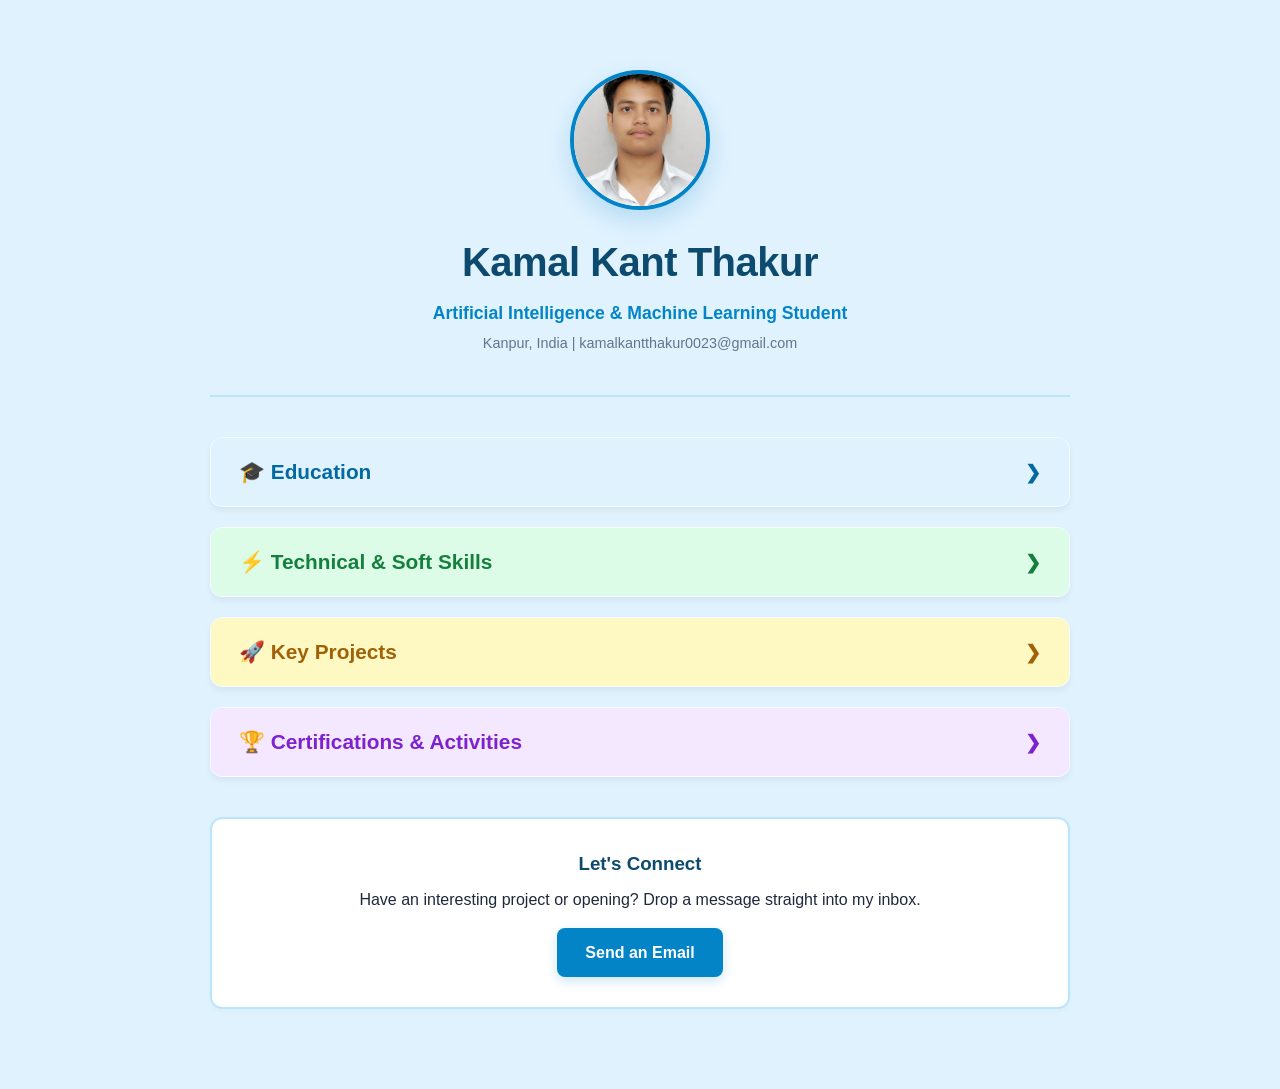
==== index.html @ bed7f8e5 "Add files via upload" ====
<!DOCTYPE html>
<html lang="en">
<head>
    <meta charset="UTF-8">
    <meta name="viewport" content="width=device-width, initial-scale=1.0">
    <title>Kamal Kant Thakur | Interactive Portfolio</title>
    <style>
        /* Base Themes and Reset */
        * {
            box-sizing: border-box;
            margin: 0;
            padding: 0;
        }
        body {
            font-family: 'Segoe UI', Roboto, Helvetica, Arial, sans-serif;
            background-color: #e0f2fe; /* Vibrant light blue background */
            color: #1e293b;
            line-height: 1.6;
            padding-bottom: 60px;
        }

        /* Container to keep content centered */
        .container {
            width: 90%;
            max-width: 900px;
            margin: 0 auto;
            padding: 20px;
        }

        /* Centered Header Section */
        header {
            text-align: center;
            padding: 50px 0 30px 0;
            border-bottom: 2px solid #bae6fd;
            display: flex;
            flex-direction: column;
            align-items: center; 
        }

        /* Profile Picture Styling */
        .profile-pic {
            width: 140px;
            height: 140px;
            border-radius: 50%;
            object-fit: cover;
            border: 4px solid #0284c7; /* Sky blue accent frame */
            box-shadow: 0 10px 25px rgba(2, 132, 199, 0.2);
            margin-bottom: 20px;
            transition: transform 0.3s ease;
        }
        .profile-pic:hover {
            transform: scale(1.05);
        }

        /* Text containment for name and title */
        .profile-info {
            text-align: center;
            margin-bottom: 10px;
        }
        .profile-title {
            font-size: 2.5rem;
            color: #0c4a6e; /* Deep ocean blue */
            font-weight: 800;
            margin-bottom: 5px;
            letter-spacing: -0.5px;
        }
        .profile-subtitle {
            font-size: 1.1rem;
            color: #0284c7;
            font-weight: 600;
            margin-bottom: 5px;
        }
        .profile-meta {
            font-size: 0.9rem;
            color: #64748b;
        }

        /* Main Content Layout */
        .main-content {
            margin-top: 40px;
        }

        /* Interactive Accordion Section/Thumbnail Styling */
        .resume-section {
            margin-bottom: 20px;
            border-radius: 12px;
            overflow: hidden;
            box-shadow: 0 4px 6px rgba(0, 0, 0, 0.05);
            border: 1px solid rgba(255, 255, 255, 0.7);
            transition: transform 0.2s ease, box-shadow 0.2s ease;
        }
        
        .resume-section:hover {
            transform: translateY(-2px);
            box-shadow: 0 8px 16px rgba(0, 0, 0, 0.08);
        }

        /* The clickable thumbnail header button */
        .thumbnail-btn {
            width: 100%;
            padding: 22px 28px;
            text-align: left;
            border: none;
            outline: none;
            font-size: 1.3rem;
            font-weight: 700;
            cursor: pointer;
            display: flex;
            justify-content: space-between;
            align-items: center;
            transition: background-color 0.3s ease;
        }

        /* Unique Color Coding for Each Section Thumbnail */
        #sec-edu .thumbnail-btn { background-color: #e0f2fe; color: #0369a1; } 
        #sec-skills .thumbnail-btn { background-color: #dcfce7; color: #15803d; } 
        #sec-projects .thumbnail-btn { background-color: #fef9c3; color: #a16207; } 
        #sec-cert-extra .thumbnail-btn { background-color: #f3e8ff; color: #7e22ce; } 

        .thumbnail-btn:hover {
            filter: brightness(0.97);
        }

        /* Interactive Chevron Icon Animation */
        .chevron {
            font-size: 1.2rem;
            transition: transform 0.3s ease;
            font-weight: bold;
        }
        .active .chevron {
            transform: rotate(90deg);
        }

        /* Content Panel - Fixed height issue with modern transitions */
        .panel {
            background-color: #ffffff;
            max-height: 0;
            overflow: hidden;
            transition: max-height 0.3s ease-out, padding 0.3s ease;
            padding: 0 28px;
        }

        .panel-inner {
            padding: 24px 0;
            color: #334155;
        }

        .panel-inner ul {
            margin-left: 20px;
            margin-bottom: 15px;
        }
        .panel-inner li {
            margin-bottom: 12px;
        }

        .edu-item, .project-item {
            margin-bottom: 25px;
            border-bottom: 1px dashed #e2e8f0;
            padding-bottom: 20px;
        }
        .edu-item:last-child, .project-item:last-child {
            border-bottom: none;
            padding-bottom: 0;
            margin-bottom: 0;
        }

        .item-header {
            display: flex;
            justify-content: space-between;
            font-weight: 700;
            color: #0f172a;
            flex-wrap: wrap;
            margin-bottom: 4px;
            align-items: center;
        }
        .item-sub {
            color: #64748b;
            font-size: 0.9rem;
            font-style: italic;
            margin-bottom: 12px;
        }

        /* Toggle Button Layout for Marks */
        .toggle-marks-btn {
            background-color: #f1f5f9;
            border: 1px solid #cbd5e1;
            color: #334155;
            padding: 5px 12px;
            font-size: 0.8rem;
            font-weight: 600;
            border-radius: 6px;
            cursor: pointer;
            margin-left: 10px;
            transition: all 0.2s ease;
            display: inline-flex;
            align-items: center;
            gap: 4px;
        }
        .toggle-marks-btn:hover {
            background-color: #e2e8f0;
            color: #0f172a;
        }

        /* Hidden Marks Container Layout */
        .marks-container {
            max-height: 0;
            overflow: hidden;
            transition: max-height 0.3s ease-out;
        }

        /* Marks Table Design */
        .marks-table {
            width: 100%;
            border-collapse: collapse;
            margin-top: 10px;
            margin-bottom: 10px;
            font-size: 0.9rem;
        }
        .marks-table th, .marks-table td {
            border: 1px solid #e2e8f0;
            padding: 8px 12px;
            text-align: left;
        }
        .marks-table th {
            background-color: #f8fafc;
            color: #0f172a;
            font-weight: 600;
        }

        /* Badge pills for skills layout */
        .skill-group {
            margin-bottom: 15px;
        }
        .skill-group h4 {
            color: #0f172a;
            margin-bottom: 8px;
            font-size: 1.05rem;
        }
        .badge {
            display: inline-block;
            background-color: #f1f5f9;
            color: #475569;
            padding: 4px 12px;
            border-radius: 20px;
            font-size: 0.85rem;
            margin-right: 6px;
            margin-bottom: 8px;
            border: 1px solid #e2e8f0;
            font-weight: 500;
        }

        /* Inline View Certificate Button Styling */
        .inline-view-btn {
            background-color: #f3e8ff;
            border: 1px solid #d8b4fe;
            color: #6b21a8;
            padding: 3px 10px;
            font-size: 0.8rem;
            font-weight: 600;
            border-radius: 4px;
            cursor: pointer;
            margin-left: 8px;
            transition: all 0.2s ease;
        }
        .inline-view-btn:hover {
            background-color: #e9d5ff;
        }

        /* Pop-up Modal Window Setup */
        .modal {
            display: none; 
            position: fixed; 
            z-index: 1000; 
            left: 0;
            top: 0;
            width: 100%; 
            height: 100%; 
            overflow: auto; 
            background-color: rgba(15, 23, 42, 0.6);
            backdrop-filter: blur(4px);
            align-items: center;
            justify-content: center;
        }
        .modal-content {
            background-color: #ffffff;
            margin: auto;
            padding: 30px;
            border-radius: 16px;
            width: 90%;
            max-width: 550px;
            box-shadow: 0 20px 25px -5px rgba(0, 0, 0, 0.1), 0 10px 10px -5px rgba(0, 0, 0, 0.04);
            position: relative;
            border: 1px solid #e2e8f0;
            animation: modalFadeIn 0.3s ease;
        }
        @keyframes modalFadeIn {
            from { opacity: 0; transform: translateY(-20px); }
            to { opacity: 1; transform: translateY(0); }
        }
        .close-modal {
            color: #94a3b8;
            position: absolute;
            top: 15px;
            right: 20px;
            font-size: 28px;
            font-weight: bold;
            cursor: pointer;
            transition: color 0.2s;
        }
        .close-modal:hover {
            color: #475569;
        }
        .cert-display-box {
            border: 2px dashed #d8b4fe;
            background-color: #faf5ff;
            padding: 25px;
            border-radius: 8px;
            text-align: center;
            margin-top: 15px;
        }

        /* Contact Section */
        .contact-box {
            background: white;
            border: 2px solid #bae6fd;
            border-radius: 12px;
            padding: 30px;
            text-align: center;
            margin-top: 40px;
            box-shadow: 0 4px 6px rgba(0, 0, 0, 0.02);
        }
        .contact-btn {
            display: inline-block;
            background-color: #0284c7;
            color: white;
            text-decoration: none;
            padding: 12px 28px;
            border-radius: 8px;
            font-weight: 600;
            margin-top: 15px;
            box-shadow: 0 4px 12px rgba(2, 132, 199, 0.2);
            transition: background-color 0.2s, transform 0.2s;
        }
        .contact-btn:hover {
            background-color: #0369a1;
            transform: translateY(-1px);
        }
    </style>
</head>
<body>

    <div class="container">
        <header>
            <img src="passport pic.jpg" alt="Kamal Kant Thakur Profile Picture" class="profile-pic">
            
            <div class="profile-info">
                <h1 class="profile-title">Kamal Kant Thakur</h1>
                <p class="profile-subtitle">Artificial Intelligence & Machine Learning Student</p>
                <p class="profile-meta">Kanpur, India | kamalkantthakur0023@gmail.com</p>
            </div>
        </header>

        <main class="main-content">
            
            <div class="resume-section" id="sec-edu">
                <button class="thumbnail-btn">
                    <span>🎓 Education</span>
                    <span class="chevron">❯</span>
                </button>
                <div class="panel">
                    <div class="panel-inner">
                        <div class="edu-item">
                            <div class="item-header">
                                <span>B.Tech in CSE (AIML)</span>
                                <span>2023 - Present</span>
                            </div>
                            <div class="item-sub">Dr. Ambedkar Institute of Technology for Divyangjan, Kanpur</div>
                        </div>

                        <div class="edu-item">
                            <div class="item-header">
                                <div>
                                    <span>Intermediate (Class XII) — 66.4%</span>
                                    <button class="toggle-marks-btn" onclick="toggleMarks(event, 'marks12')">📊 Show Marks</button>
                                </div>
                                <span>2022 - 2023</span>
                            </div>
                            <div class="item-sub">Lucknow Public School, Lucknow</div>
                            
                            <div id="marks12" class="marks-container">
                                <table class="marks-table">
                                   <thead>
                                       <tr>
                                           <th>Subject</th>
                                           <th>Marks Obtained</th>
                                           <th>Grade</th>
                                       </tr>
                                   </thead>
                                   <tbody>
                                       <tr><td>English Core</td><td>89 / 100</td><td>A2</td></tr>
                                       <tr><td>Computer Science</td><td>82 / 100</td><td>B2</td></tr>
                                       <tr><td>Physics</td><td>59 / 100</td><td>C2</td></tr>
                                       <tr><td>Mathematics</td><td>51 / 100</td><td>D1</td></tr>
                                       <tr><td>Chemistry</td><td>51 / 100</td><td>D2</td></tr>
                                   </tbody>
                                </table>
                            </div>
                        </div>

                        <div class="edu-item">
                            <div class="item-header">
                                <div>
                                    <span>High School (Class X) — 94.8%</span>
                                    <button class="toggle-marks-btn" onclick="toggleMarks(event, 'marks10')">📊 Show Marks</button>
                                </div>
                                <span>2020 - 2021</span>
                            </div>
                            <div class="item-sub">Lucknow Public School, Lucknow</div>
                            
                            <div id="marks10" class="marks-container">
                                <table class="marks-table">
                                   <thead>
                                       <tr>
                                           <th>Subject</th>
                                           <th>Marks Obtained</th>
                                           <th>Grade</th>
                                       </tr>
                                   </thead>
                                   <tbody>
                                       <tr><td>Information Technology</td><td>97 / 100</td><td>A1</td></tr>
                                       <tr><td>Hindi Course-A</td><td>95 / 100</td><td>A1</td></tr>
                                       <tr><td>Mathematics Standard</td><td>95 / 100</td><td>A1</td></tr>
                                       <tr><td>Social Science</td><td>95 / 100</td><td>A1</td></tr>
                                       <tr><td>Science</td><td>92 / 100</td><td>A1</td></tr>
                                       <tr><td>English Lng & Lit.</td><td>85 / 100</td><td>B1</td></tr>
                                   </tbody>
                                </table>
                            </div>
                        </div>
                    </div>
                </div>
            </div>

            <div class="resume-section" id="sec-skills">
                <button class="thumbnail-btn">
                    <span>⚡ Technical & Soft Skills</span>
                    <span class="chevron">❯</span>
                </button>
                <div class="panel">
                    <div class="panel-inner">
                        <div class="skill-group">
                            <h4>Core Skills</h4>
                            <span class="badge">RDBMS</span>
                            <span class="badge">Project Management</span>
                        </div>
                        <div class="skill-group">
                            <h4>Domain Skills</h4>
                            <span class="badge">Software Engineering</span>
                            <span class="badge">Data Structuring</span>
                        </div>
                        <div class="skill-group">
                            <h4>Tools & Technology</h4>
                            <span class="badge">Python</span>
                            <span class="badge">SQL</span>
                            <span class="badge">C</span>
                        </div>
                        <div class="skill-group">
                            <h4>Soft Skills</h4>
                            <span class="badge">Leadership</span>
                            <span class="badge">Discipline</span>
                            <span class="badge">Time Management</span>
                            <span class="badge">Adaptability</span>
                            <span class="badge">Team Work</span>
                            <span class="badge">Problem Solving</span>
                        </div>
                    </div>
                </div>
            </div>

            <div class="resume-section" id="sec-projects">
                <button class="thumbnail-btn">
                    <span>🚀 Key Projects</span>
                    <span class="chevron">❯</span>
                </button>
                <div class="panel">
                    <div class="panel-inner">
                        <div class="project-item">
                            <div class="item-header">Bank Management System</div>
                            <div class="item-sub">Python, MySQL & MySQL Connector</div>
                            <p>Developed a secure client and transaction management architecture utilizing relational databases mapped directly over optimized backend connectors.</p>
                        </div>
                        <div class="project-item">
                            <div class="item-header">Cryptography System</div>
                            <div class="item-sub">Data Privacy & Encryption Tool</div>
                            <p>Engineered an encoding engine specialized in programmatic data protection operations through algorithmic mathematical encryption configurations.</p>
                        </div>
                        <div class="project-item">
                            <div class="item-header">Intra-College Engagement Network</div>
                            <div class="item-sub">Social Platform Concept</div>
                            <p>Designed structural flows for a dynamic web workspace allowing synchronous interaction patterns spanning standard learners, instructional faculty, and university alumni networks.</p>
                        </div>
                    </div>
                </div>
            </div>

            <div class="resume-section" id="sec-cert-extra">
                <button class="thumbnail-btn">
                    <span>🏆 Certifications & Activities</span>
                    <span class="chevron">❯</span>
                </button>
                <div class="panel">
                    <div class="panel-inner">
                        <h4 style="margin-bottom: 8px; color:#0f172a;">Courses & Verified Credentials</h4>
                        <ul>
                            <li>Introduction to Generative AI — Harvard University</li>
                            <li>Introduction to Generative AI — Google Cloud</li>
                            <li>AI Hands-on Development Deployment Specialization — Qualcomm Technologies</li>
                            <li>
                                Certification of completion of Project Management course from Alison 
                                <button class="inline-view-btn" onclick="openCertModal('alison')">🔍 View Certificate</button>
                            </li>
                            <li>
                                Certification of completion of Project Management Assessment from Learn Tube 
                                <button class="inline-view-btn" onclick="openCertModal('learntube')">🔍 View Certificate</button>
                            </li>
                        </ul>

                        <h4 style="margin-top: 25px; margin-bottom: 8px; color:#0f172a;">Extracurricular Activities & Leadership</h4>
                        <ul>
                            <li><strong>Fest Management Executive:</strong> Actively coordinated physical logistical structures, commercial sponsorship acquisitions, and comprehensive on-site discipline protocols across 1st, 2nd, and 3rd-year university fests.</li>
                            <li><strong>Institutional Delegate:</strong> Formally represented the engineering division at corporate functions Hosted by The Institute of Engineers (India).</li>
                            <li><strong>National Esports Competitor:</strong> Competed across complex strategic tiers at regional frameworks, securing multiple individual and co-op tactical multi-player structural titles.</li>
                        </ul>
                    </div>
                </div>
            </div>

            <div class="contact-box">
                <h3 style="color:#0c4a6e; margin-bottom:8px;">Let's Connect</h3>
                <p>Have an interesting project or opening? Drop a message straight into my inbox.</p>
                <a href="mailto:kamalkantthakur0023@gmail.com" class="contact-btn">Send an Email</a>
            </div>
        </main>
    </div>

    <div id="certModal" class="modal">
        <div class="modal-content">
            <span class="close-modal" onclick="closeCertModal()">&times;</span>
            <h3 id="modalTitle" style="color: #6b21a8; margin-bottom: 5px;">Certificate Document Viewer</h3>
            <div class="cert-display-box" id="modalBody">
                </div>
        </div>
    </div>

    <script>
        // Main Click Router handling section drawers safely
        document.querySelectorAll('.thumbnail-btn').forEach(button => {
            button.addEventListener('click', (e) => {
                // Ignore structural expansions if click targets an inline button element
                if (e.target.closest('.toggle-marks-btn') || e.target.closest('.inline-view-btn')) return;
                
                const panel = button.nextElementSibling;
                const chevron = button.querySelector('.chevron');
                
                // Toggle current button's visibility status
                button.classList.toggle('active');
                
                if (panel.style.maxHeight && panel.style.maxHeight !== '0px') {
                    panel.style.maxHeight = '0px';
                } else {
                    // Close other sections first
                    document.querySelectorAll('.panel').forEach(p => p.style.maxHeight = '0px');
                    document.querySelectorAll('.thumbnail-btn').forEach(b => b.classList.remove('active'));
                    
                    button.classList.add('active');
                    panel.style.maxHeight = panel.scrollHeight + "px";
                }
            });
        });

        // Fixed Nesting expansion calculations for the Show Marks rows
        function toggleMarks(event, id) {
            event.stopPropagation(); // Prevents click from traveling out and triggering section close
            
            const container = document.getElementById(id);
            const btn = event.target;
            const parentPanel = container.closest('.panel');
            
            if (container.style.maxHeight && container.style.maxHeight !== '0px') {
                container.style.maxHeight = '0px';
                btn.innerText = '📊 Show Marks';
                
                // Readjust container dimensions after layout animation ends
                setTimeout(() => {
                    if (parentPanel && parentPanel.style.maxHeight !== '0px') {
                        parentPanel.style.maxHeight = parentPanel.scrollHeight + "px";
                    }
                }, 300);
            } else {
                container.style.maxHeight = container.scrollHeight + "px";
                btn.innerText = '🙈 Hide Marks';
                
                // Instantly dynamically expand parent wrapper to fit the incoming table block
                if (parentPanel) {
                    parentPanel.style.maxHeight = (parentPanel.scrollHeight + container.scrollHeight) + "px";
                }
            }
        }

        // On-page modal rendering scripts mapping raw credential records safely
        function openCertModal(type) {
            const modal = document.getElementById('certModal');
            const title = document.getElementById('modalTitle');
            const body = document.getElementById('modalBody');
            
            if (type === 'alison') {
                title.innerText = "Alison Verification Hub";
                body.innerHTML = `
                    <h2 style="color: #1e293b; margin-bottom:10px;">🏆 AWARD CERTIFICATE</h2>
                    <p style="font-size:1.1rem; margin-bottom:15px;">Presented to: <strong>KAMAL KANT THAKUR</strong></p>
                    <p style="margin-bottom:8px;">For successfully validating comprehensive technical skills inside:</p>
                    <h3 style="color: #22c55e; margin-bottom:15px;">Project Management Professional Course</h3>
                    <p style="font-size:0.85rem; color:#64748b;">Date Verified: 27th April, 2024<br>Credential Identifier: 980-20084437</p>
                `;
            } else if (type === 'learntube') {
                title.innerText = "LearnTube.ai Assessment Registry";
                body.innerHTML = `
                    <h2 style="color: #1e293b; margin-bottom:10px;">🎖️ P.E.A.K.S. PLACEMENT CERTIFICATE</h2>
                    <p style="font-size:1.1rem; margin-bottom:15px;">Presented to: <strong>KAMAL KANT THAKUR</strong></p>
                    <p style="margin-bottom:8px;">For structural competency excellence tracking across:</p>
                    <h3 style="color: #3b82f6; margin-bottom:15px;">Real Job Scenario Project Management Assessment</h3>
                    <p style="font-size:0.85rem; color:#64748b;">Issue Date: June 14, 2026<br>Evaluation Registry ID: DJA-B-1-2635535-0</p>
                `;
            }
            
            modal.style.display = "flex";
        }

        function closeCertModal() {
            document.getElementById('certModal').style.display = "none";
        }

        window.onclick = function(event) {
            const modal = document.getElementById('certModal');
            if (event.target == modal) {
                modal.style.display = "none";
            }
        }
    </script>
</body>
</html>
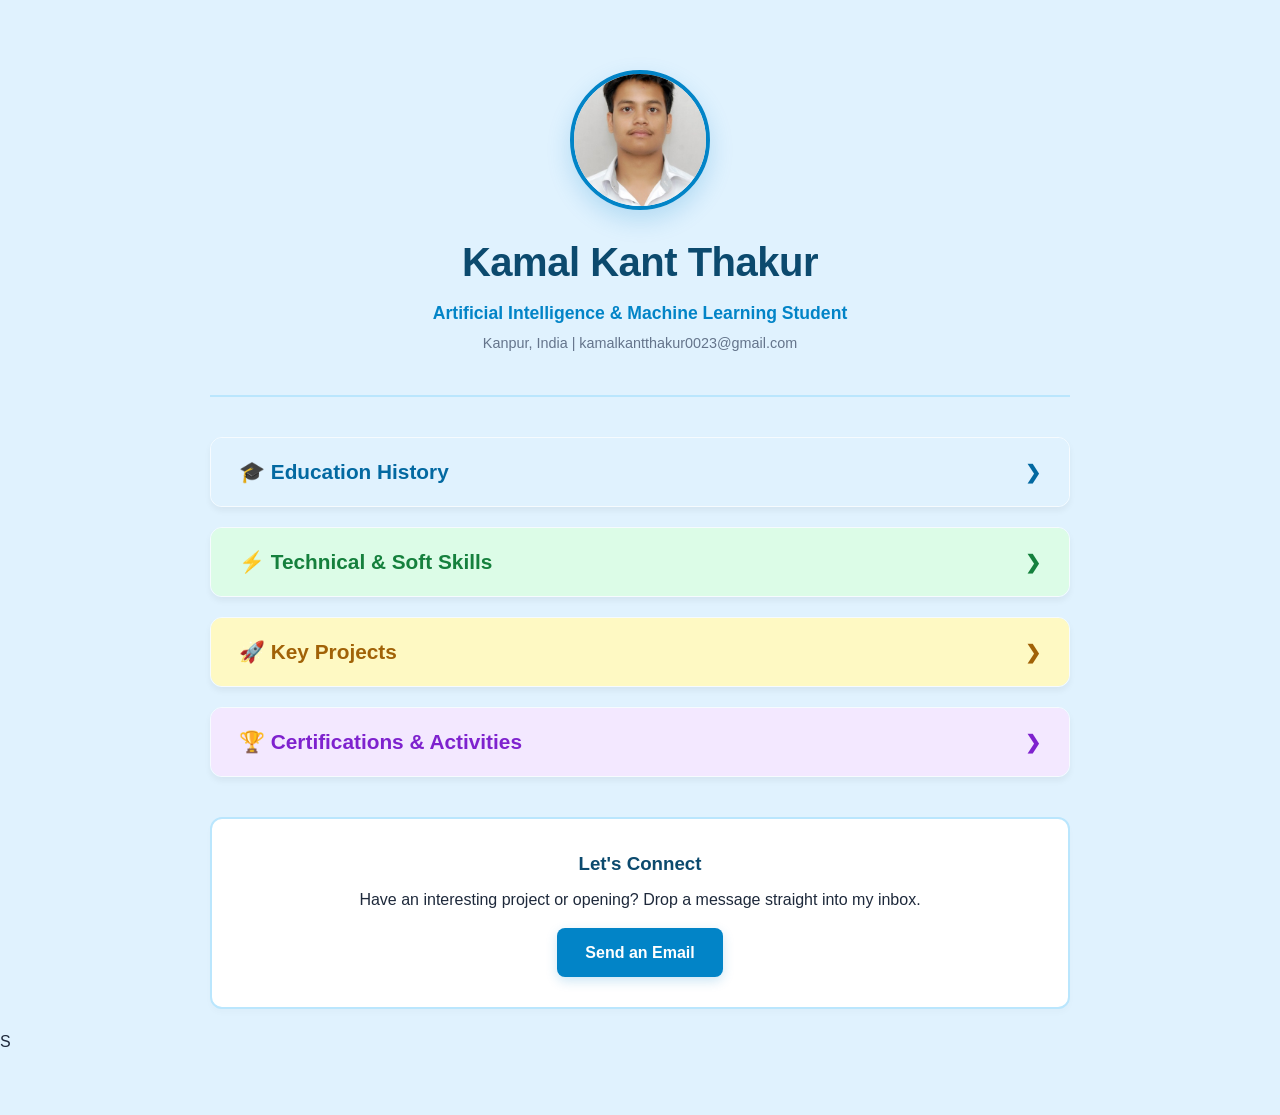
==== commit 8152a9eb: "Add files via upload" ====
--- a/index.html
+++ b/index.html
@@ -131,7 +131,7 @@
             transform: rotate(90deg);
         }
 
-        /* Content Panel - Fixed height issue with modern transitions */
+        /* Content Panel */
         .panel {
             background-color: #ffffff;
             max-height: 0;
@@ -145,12 +145,93 @@
             color: #334155;
         }
 
-        .panel-inner ul {
-            margin-left: 20px;
+        /* Sub-Navigation Blocks for Schooling and Graduation */
+        .edu-nav-container {
+            display: flex;
+            gap: 15px;
+            margin-bottom: 25px;
+            border-bottom: 2px solid #e2e8f0;
+            padding-bottom: 12px;
+        }
+        .edu-nav-tab {
+            flex: 1;
+            padding: 12px;
+            text-align: center;
+            background-color: #f8fafc;
+            border: 1px solid #cbd5e1;
+            border-radius: 8px;
+            font-weight: 700;
+            color: #475569;
+            cursor: pointer;
+            transition: all 0.2s ease;
+        }
+        .edu-nav-tab:hover {
+            background-color: #f1f5f9;
+            color: #0f172a;
+        }
+        .edu-nav-tab.active-tab {
+            background-color: #0284c7;
+            color: #ffffff;
+            border-color: #0284c7;
+            box-shadow: 0 4px 12px rgba(2, 132, 199, 0.15);
+        }
+
+        /* Tab Content Dynamic Containers */
+        .edu-tab-content {
+            display: none;
+            animation: fadeInTab 0.4s ease;
+        }
+        .edu-tab-content.active-content {
+            display: block;
+        }
+        @keyframes fadeInTab {
+            from { opacity: 0; transform: translateY(5px); }
+            to { opacity: 1; transform: translateY(0); }
+        }
+
+        /* Clickable Institution Names */
+        .clickable-name {
+            color: #0284c7;
+            cursor: pointer;
+            text-decoration: underline dotted;
+            transition: color 0.2s ease;
+        }
+        .clickable-name:hover {
+            color: #0369a1;
+        }
+
+        /* Interactive Institution Info Card Overlay */
+        .institution-card {
+            display: none;
+            background-color: #f8fafc;
+            border: 1px solid #bae6fd;
+            border-radius: 8px;
+            padding: 15px;
+            margin-top: 10px;
             margin-bottom: 15px;
-        }
-        .panel-inner li {
-            margin-bottom: 12px;
+            animation: fadeInTab 0.3s ease;
+        }
+        .institution-flex {
+            display: flex;
+            gap: 15px;
+            flex-wrap: wrap;
+        }
+        .institution-img {
+            width: 130px;
+            height: 130px;
+            object-fit: cover;
+            border-radius: 6px;
+            border: 1px solid #cbd5e1;
+            background-color: #e2e8f0;
+        }
+        .institution-info {
+            flex: 1;
+            min-width: 200px;
+            font-size: 0.9rem;
+        }
+        .institution-info h4 {
+            color: #0c4a6e;
+            margin-bottom: 4px;
         }
 
         .edu-item, .project-item {
@@ -185,12 +266,11 @@
             background-color: #f1f5f9;
             border: 1px solid #cbd5e1;
             color: #334155;
-            padding: 5px 12px;
+            padding: 6px 14px;
             font-size: 0.8rem;
             font-weight: 600;
             border-radius: 6px;
             cursor: pointer;
-            margin-left: 10px;
             transition: all 0.2s ease;
             display: inline-flex;
             align-items: center;
@@ -212,7 +292,7 @@
         .marks-table {
             width: 100%;
             border-collapse: collapse;
-            margin-top: 10px;
+            margin-top: 12px;
             margin-bottom: 10px;
             font-size: 0.9rem;
         }
@@ -364,79 +444,128 @@
             
             <div class="resume-section" id="sec-edu">
                 <button class="thumbnail-btn">
-                    <span>🎓 Education</span>
+                    <span>🎓 Education History</span>
                     <span class="chevron">❯</span>
                 </button>
                 <div class="panel">
                     <div class="panel-inner">
-                        <div class="edu-item">
-                            <div class="item-header">
-                                <span>B.Tech in CSE (AIML)</span>
-                                <span>2023 - Present</span>
+                        
+                        <div class="edu-nav-container">
+                            <div class="edu-nav-tab active-tab" onclick="switchEduTab(event, 'graduation-content')">🎓 Graduation Details</div>
+                            <div class="edu-nav-tab" onclick="switchEduTab(event, 'schooling-content')">🏫 Schooling Timeline</div>
+                        </div>
+
+                        <div id="graduation-content" class="edu-tab-content active-content">
+                            <div class="edu-item">
+                                <div class="item-header">
+                                    <span class="clickable-name" onclick="toggleInstitutionCard('card-aitd')">Dr. Ambedkar Institute of Technology for Divyangjan (AITD)</span>
+                                    <span>2023 - 2027</span>
+                                </div>
+                                <div class="item-sub">B.Tech in Computer Science & Engineering (AIML) | Kanpur</div>
+                                
+                                <div id="card-aitd" class="institution-card">
+                                    <div class="institution-flex">
+                                        <img src="aitd.jpg" alt="AITD Kanpur Campus Front Gate" class="institution-img" onerror="this.src='https://images.unsplash.com/photo-1562774053-701939374585?w=400&q=80'">
+                                        <div class="institution-info">
+                                            <h4>Dr. Ambedkar Institute of Technology for Divyangjan</h4>
+                                            <p>Established in 1997 by the Department of Technical Education, Government of Uttar Pradesh, AITD is an autonomous premier institution located at Awadhpuri, Kalyanpur, Kanpur. The institute provides highly specialized research laboratories, focusing on computing tracks, machine learning clusters, and modern software engineering models.</p>
+                                        </div>
+                                    </div>
+                                </div>
+
+                                <div class="item-header" style="margin-top: 15px;">
+                                    <span class="clickable-name" onclick="toggleInstitutionCard('card-aktu')">Dr. A.P.J. Abdul Kalam Technical University (AKTU)</span>
+                                    <span>Affiliated</span>
+                                </div>
+                                <div class="item-sub">State Technical University | Lucknow</div>
+
+                                <div id="card-aktu" class="institution-card">
+                                    <div class="institution-flex">
+                                        <img src="aktu.jpg" alt="AKTU Lucknow Campus Administration Block" class="institution-img" onerror="this.src='https://images.unsplash.com/photo-1627556704290-2b1f5853ff78?w=400&q=80'">
+                                        <div class="institution-info">
+                                            <h4>Dr. A.P.J. Abdul Kalam Technical University</h4>
+                                            <p>Formerly known as Uttar Pradesh Technical University (UPTU), AKTU is a premier public university specializing in technical education, headquartered at Sec-11, Jankipuram Extension, Lucknow. It regulates standardized syllabi guidelines, technological frameworks, and comprehensive engineering curriculum tracking structures.</p>
+                                        </div>
+                                    </div>
+                                </div>
                             </div>
-                            <div class="item-sub">Dr. Ambedkar Institute of Technology for Divyangjan, Kanpur</div>
-                        </div>
-
-                        <div class="edu-item">
-                            <div class="item-header">
-                                <div>
-                                    <span>Intermediate (Class XII) — 66.4%</span>
-                                    <button class="toggle-marks-btn" onclick="toggleMarks(event, 'marks12')">📊 Show Marks</button>
-                                </div>
-                                <span>2022 - 2023</span>
+                        </div>
+
+                        <div id="schooling-content" class="edu-tab-content">
+                            <div class="edu-item">
+                                <div class="item-header">
+                                    <span class="clickable-name" onclick="toggleInstitutionCard('card-lps')">Lucknow Public School (LPS)</span>
+                                    <span>2017 - 2023</span>
+                                </div>
+                                <div class="item-sub">Class VII to Class XII | Sector D, Lucknow</div>
+                                
+                                <div id="card-lps" class="institution-card">
+                                    <div class="institution-flex">
+                                        <img src="lps.jpg" alt="Lucknow Public School Ashiyana Campus" class="institution-img" onerror="this.src='https://images.unsplash.com/photo-1523050854058-8df90110c9f1?w=400&q=80'">
+                                        <div class="institution-info">
+                                            <h4>Lucknow Public School</h4>
+                                            <p>Founded by prominent educator Dr. C.P. Singh, the Sector D, Ashiyana branch in Lucknow is a flagship school renowned for academic excellence under CBSE certification. Features vast educational layouts, state-of-the-art computer labs, and consistently produces stellar top-tier regional board performance metrics.</p>
+                                        </div>
+                                    </div>
+                                </div>
+
+                                <div style="margin: 15px 0; background: #f8fafc; padding: 12px; border-radius: 6px; border: 1px dashed #cbd5e1;">
+                                    <div style="margin-bottom: 8px;"><strong>Intermediate (Class XII):</strong> 66.4%</div>
+                                    <div style="margin-bottom: 8px;"><strong>High School (Class X):</strong> 94.8%</div>
+                                </div>
+
+                                <div style="margin-top: 12px; display: flex; gap: 12px; flex-wrap: wrap;">
+                                    <button class="toggle-marks-btn" onclick="toggleMarks(event, 'marks12')">📊 Show Class XII Marks</button>
+                                    <button class="toggle-marks-btn" onclick="toggleMarks(event, 'marks10')">📊 Show Class X Marks</button>
+                                </div>
+
+                                <div id="marks12" class="marks-container">
+                                    <table class="marks-table">
+                                       <thead><tr><th>Subject</th><th>Marks Obtained</th><th>Grade</th></tr></thead>
+                                       <tbody>
+                                           <tr><td>English Core</td><td>89 / 100</td><td>A2</td></tr>
+                                           <tr><td>Computer Science</td><td>82 / 100</td><td>B2</td></tr>
+                                           <tr><td>Physics</td><td>59 / 100</td><td>C2</td></tr>
+                                           <tr><td>Mathematics</td><td>51 / 100</td><td>D1</td></tr>
+                                           <tr><td>Chemistry</td><td>51 / 100</td><td>D2</td></tr>
+                                       </tbody>
+                                    </table>
+                                </div>
+
+                                <div id="marks10" class="marks-container">
+                                    <table class="marks-table">
+                                       <thead><tr><th>Subject</th><th>Marks Obtained</th><th>Grade</th></tr></thead>
+                                       <tbody>
+                                           <tr><td>Information Technology</td><td>97 / 100</td><td>A1</td></tr>
+                                           <tr><td>Hindi Course-A</td><td>95 / 100</td><td>A1</td></tr>
+                                           <tr><td>Mathematics Standard</td><td>95 / 100</td><td>A1</td></tr>
+                                           <tr><td>Social Science</td><td>95 / 100</td><td>A1</td></tr>
+                                           <tr><td>Science</td><td>92 / 100</td><td>A1</td></tr>
+                                           <tr><td>English Lng & Lit.</td><td>85 / 100</td><td>B1</td></tr>
+                                       </tbody>
+                                    </table>
+                                </div>
                             </div>
-                            <div class="item-sub">Lucknow Public School, Lucknow</div>
-                            
-                            <div id="marks12" class="marks-container">
-                                <table class="marks-table">
-                                   <thead>
-                                       <tr>
-                                           <th>Subject</th>
-                                           <th>Marks Obtained</th>
-                                           <th>Grade</th>
-                                       </tr>
-                                   </thead>
-                                   <tbody>
-                                       <tr><td>English Core</td><td>89 / 100</td><td>A2</td></tr>
-                                       <tr><td>Computer Science</td><td>82 / 100</td><td>B2</td></tr>
-                                       <tr><td>Physics</td><td>59 / 100</td><td>C2</td></tr>
-                                       <tr><td>Mathematics</td><td>51 / 100</td><td>D1</td></tr>
-                                       <tr><td>Chemistry</td><td>51 / 100</td><td>D2</td></tr>
-                                   </tbody>
-                                </table>
+
+                            <div class="edu-item">
+                                <div class="item-header">
+                                    <span class="clickable-name" onclick="toggleInstitutionCard('card-meera')">St. Meera's Inter College</span>
+                                    <span>2009 - 2017</span>
+                                </div>
+                                <div class="item-sub">Class Nursery to Class VI | Hind Nagar, Lucknow</div>
+                                
+                                <div id="card-meera" class="institution-card">
+                                    <div class="institution-flex">
+                                        <img src="stmeera.jpg" alt="St. Meera's Inter College Campus" class="institution-img" onerror="this.src='https://images.unsplash.com/photo-1503676260728-1c00da094a0b?w=400&q=80'">
+                                        <div class="institution-info">
+                                            <h4>St. Meera's Inter College</h4>
+                                            <p>A well-known educational pillar situated at Hind Nagar, Lucknow. It establishes primary scholastic logic foundations, focusing on early mathematical building-blocks, writing tracking disciplines, and language capabilities.</p>
+                                        </div>
+                                    </div>
+                                </div>
                             </div>
                         </div>
 
-                        <div class="edu-item">
-                            <div class="item-header">
-                                <div>
-                                    <span>High School (Class X) — 94.8%</span>
-                                    <button class="toggle-marks-btn" onclick="toggleMarks(event, 'marks10')">📊 Show Marks</button>
-                                </div>
-                                <span>2020 - 2021</span>
-                            </div>
-                            <div class="item-sub">Lucknow Public School, Lucknow</div>
-                            
-                            <div id="marks10" class="marks-container">
-                                <table class="marks-table">
-                                   <thead>
-                                       <tr>
-                                           <th>Subject</th>
-                                           <th>Marks Obtained</th>
-                                           <th>Grade</th>
-                                       </tr>
-                                   </thead>
-                                   <tbody>
-                                       <tr><td>Information Technology</td><td>97 / 100</td><td>A1</td></tr>
-                                       <tr><td>Hindi Course-A</td><td>95 / 100</td><td>A1</td></tr>
-                                       <tr><td>Mathematics Standard</td><td>95 / 100</td><td>A1</td></tr>
-                                       <tr><td>Social Science</td><td>95 / 100</td><td>A1</td></tr>
-                                       <tr><td>Science</td><td>92 / 100</td><td>A1</td></tr>
-                                       <tr><td>English Lng & Lit.</td><td>85 / 100</td><td>B1</td></tr>
-                                   </tbody>
-                                </table>
-                            </div>
-                        </div>
                     </div>
                 </div>
             </div>
@@ -516,11 +645,11 @@
                             <li>Introduction to Generative AI — Google Cloud</li>
                             <li>AI Hands-on Development Deployment Specialization — Qualcomm Technologies</li>
                             <li>
-                                Certification of completion of Project Management course from Alison 
+                                Certification of completion of Project Management course from Alison
                                 <button class="inline-view-btn" onclick="openCertModal('alison')">🔍 View Certificate</button>
                             </li>
                             <li>
-                                Certification of completion of Project Management Assessment from Learn Tube 
+                                Certification of completion of Project Management Assessment from Learn Tube
                                 <button class="inline-view-btn" onclick="openCertModal('learntube')">🔍 View Certificate</button>
                             </li>
                         </ul>
@@ -553,22 +682,17 @@
     </div>
 
     <script>
-        // Main Click Router handling section drawers safely
+        // Main Accordion controls for outer thumbnails
         document.querySelectorAll('.thumbnail-btn').forEach(button => {
             button.addEventListener('click', (e) => {
-                // Ignore structural expansions if click targets an inline button element
-                if (e.target.closest('.toggle-marks-btn') || e.target.closest('.inline-view-btn')) return;
+                if (e.target.closest('.toggle-marks-btn') || e.target.closest('.inline-view-btn') || e.target.closest('.edu-nav-tab') || e.target.closest('.clickable-name')) return;
                 
                 const panel = button.nextElementSibling;
-                const chevron = button.querySelector('.chevron');
-                
-                // Toggle current button's visibility status
                 button.classList.toggle('active');
                 
                 if (panel.style.maxHeight && panel.style.maxHeight !== '0px') {
                     panel.style.maxHeight = '0px';
                 } else {
-                    // Close other sections first
                     document.querySelectorAll('.panel').forEach(p => p.style.maxHeight = '0px');
                     document.querySelectorAll('.thumbnail-btn').forEach(b => b.classList.remove('active'));
                     
@@ -578,9 +702,44 @@
             });
         });
 
-        // Fixed Nesting expansion calculations for the Show Marks rows
+        // Tab content switching within the Education section drawer
+        function switchEduTab(event, targetTabId) {
+            event.stopPropagation();
+            
+            const activeSection = event.target.closest('.panel');
+            activeSection.querySelectorAll('.edu-nav-tab').forEach(tab => tab.classList.remove('active-tab'));
+            event.target.classList.add('active-tab');
+
+            activeSection.querySelectorAll('.edu-tab-content').forEach(content => content.classList.remove('active-content'));
+            const destinationContent = document.getElementById(targetTabId);
+            destinationContent.classList.add('active-content');
+
+            // Reset dynamic height boundaries instantly to avoid clip cutoffs
+            activeSection.style.maxHeight = 'none';
+            activeSection.style.maxHeight = activeSection.scrollHeight + "px";
+        }
+
+        // Toggle Institutional Info Visual Cards seamlessly
+        function toggleInstitutionCard(cardId) {
+            const card = document.getElementById(cardId);
+            const parentPanel = card.closest('.panel');
+            
+            if (card.style.display === 'block') {
+                card.style.display = 'none';
+            } else {
+                card.style.display = 'block';
+            }
+            
+            // Instantly sync parent wrapper context bounds
+            if (parentPanel) {
+                parentPanel.style.maxHeight = 'none';
+                parentPanel.style.maxHeight = parentPanel.scrollHeight + "px";
+            }
+        }
+
+        // Fully Independent Toggle Matrix for concurrent multi-table views
         function toggleMarks(event, id) {
-            event.stopPropagation(); // Prevents click from traveling out and triggering section close
+            event.stopPropagation(); 
             
             const container = document.getElementById(id);
             const btn = event.target;
@@ -588,26 +747,21 @@
             
             if (container.style.maxHeight && container.style.maxHeight !== '0px') {
                 container.style.maxHeight = '0px';
-                btn.innerText = '📊 Show Marks';
-                
-                // Readjust container dimensions after layout animation ends
-                setTimeout(() => {
-                    if (parentPanel && parentPanel.style.maxHeight !== '0px') {
-                        parentPanel.style.maxHeight = parentPanel.scrollHeight + "px";
-                    }
-                }, 300);
+                btn.innerText = id === 'marks12' ? '📊 Show Class XII Marks' : '📊 Show Class X Marks';
             } else {
                 container.style.maxHeight = container.scrollHeight + "px";
-                btn.innerText = '🙈 Hide Marks';
-                
-                // Instantly dynamically expand parent wrapper to fit the incoming table block
+                btn.innerText = id === 'marks12' ? '🙈 Hide Class XII Marks' : '🙈 Hide Class X Marks';
+            }
+            
+            // Safe universal layout recalculation loop ensuring complete presentation area
+            setTimeout(() => {
                 if (parentPanel) {
-                    parentPanel.style.maxHeight = (parentPanel.scrollHeight + container.scrollHeight) + "px";
+                    parentPanel.style.maxHeight = 'none';
+                    parentPanel.style.maxHeight = parentPanel.scrollHeight + "px";
                 }
-            }
-        }
-
-        // On-page modal rendering scripts mapping raw credential records safely
+            }, 50);
+        }
+
         function openCertModal(type) {
             const modal = document.getElementById('certModal');
             const title = document.getElementById('modalTitle');
@@ -632,7 +786,6 @@
                     <p style="font-size:0.85rem; color:#64748b;">Issue Date: June 14, 2026<br>Evaluation Registry ID: DJA-B-1-2635535-0</p>
                 `;
             }
-            
             modal.style.display = "flex";
         }
 
@@ -648,4 +801,4 @@
         }
     </script>
 </body>
-</html>+</html>S
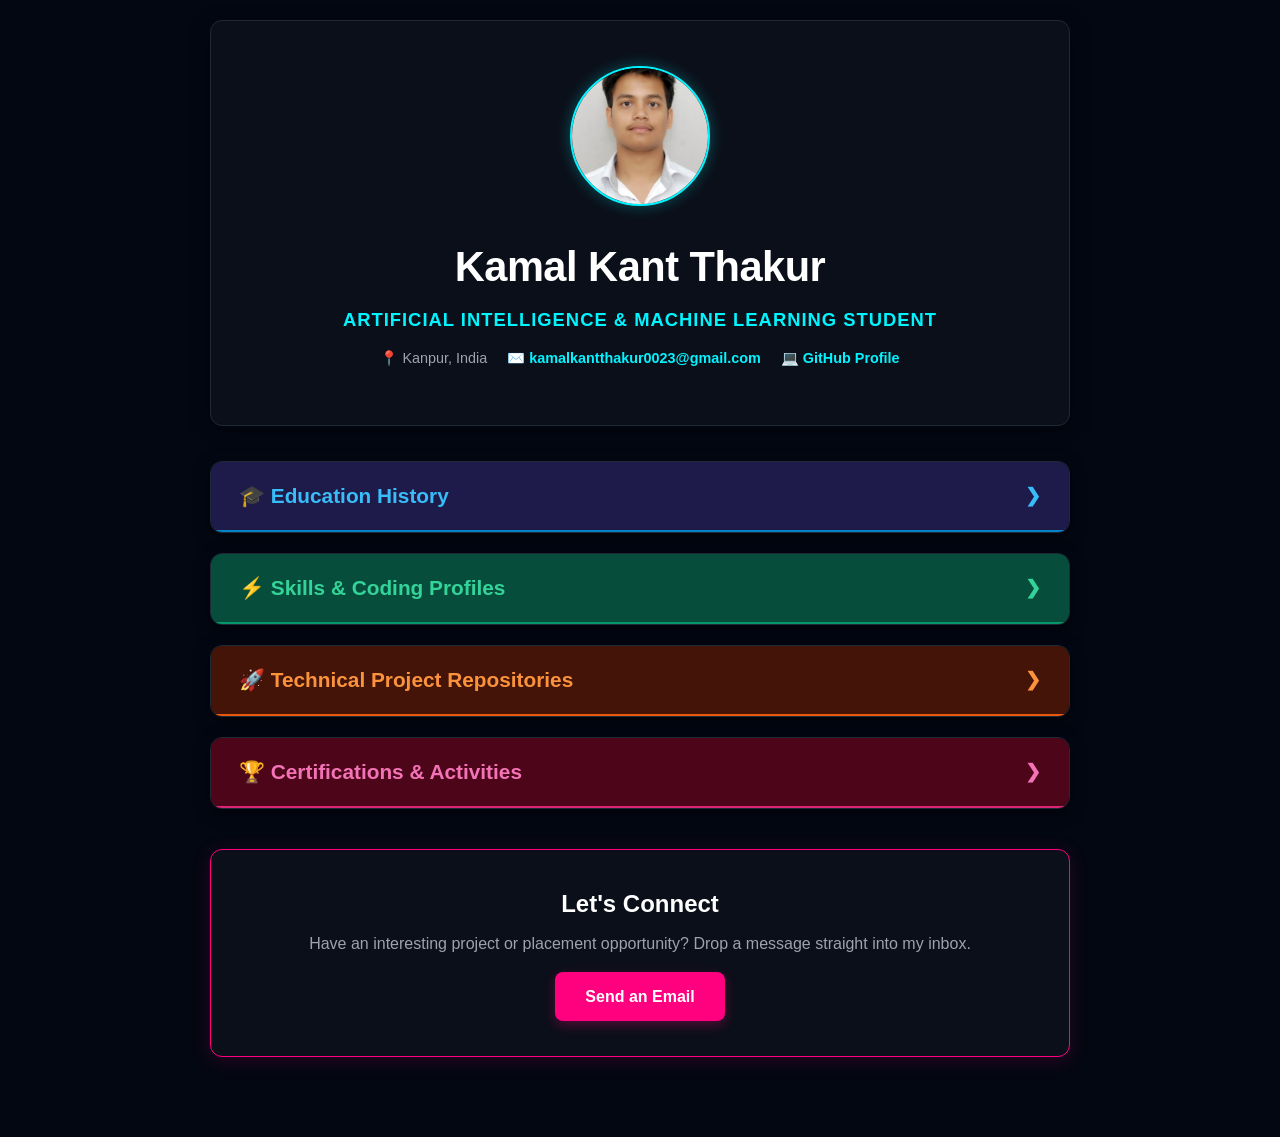
==== commit 944fadaa: "Add files via upload" ====
--- a/index.html
+++ b/index.html
@@ -13,8 +13,9 @@
         }
         body {
             font-family: 'Segoe UI', Roboto, Helvetica, Arial, sans-serif;
-            background-color: #e0f2fe; /* Vibrant light blue background */
-            color: #1e293b;
+            /* Premium deep midnight slate theme */
+            background-color: #030712;
+            color: #f3f4f6;
             line-height: 1.6;
             padding-bottom: 60px;
         }
@@ -27,14 +28,15 @@
             padding: 20px;
         }
 
-        /* Centered Header Section */
+        /* Centered Header Section with sharp borders */
         header {
             text-align: center;
-            padding: 50px 0 30px 0;
-            border-bottom: 2px solid #bae6fd;
-            display: flex;
-            flex-direction: column;
-            align-items: center; 
+            padding: 45px 20px;
+            border: 1px solid #1f2937;
+            background-color: #0b0f19;
+            border-radius: 12px;
+            margin-bottom: 35px;
+            box-shadow: 0 4px 20px rgba(0, 0, 0, 0.4);
         }
 
         /* Profile Picture Styling */
@@ -43,13 +45,15 @@
             height: 140px;
             border-radius: 50%;
             object-fit: cover;
-            border: 4px solid #0284c7; /* Sky blue accent frame */
-            box-shadow: 0 10px 25px rgba(2, 132, 199, 0.2);
+            border: 2px solid #00f5ff; /* Sharp fluorescent cyan */
+            box-shadow: 0 0 15px rgba(0, 245, 255, 0.3);
             margin-bottom: 20px;
-            transition: transform 0.3s ease;
+            transition: transform 0.3s ease, border-color 0.3s ease, box-shadow 0.3s ease;
         }
         .profile-pic:hover {
             transform: scale(1.05);
+            border-color: #ff007f; /* Flashes hyper-pink on hover */
+            box-shadow: 0 0 20px rgba(255, 0, 127, 0.5);
         }
 
         /* Text containment for name and title */
@@ -58,26 +62,42 @@
             margin-bottom: 10px;
         }
         .profile-title {
-            font-size: 2.5rem;
-            color: #0c4a6e; /* Deep ocean blue */
+            font-size: 2.6rem;
+            color: #ffffff;
             font-weight: 800;
             margin-bottom: 5px;
             letter-spacing: -0.5px;
         }
         .profile-subtitle {
-            font-size: 1.1rem;
-            color: #0284c7;
-            font-weight: 600;
-            margin-bottom: 5px;
+            font-size: 1.15rem;
+            color: #00f5ff;
+            font-weight: 700;
+            text-transform: uppercase;
+            letter-spacing: 1px;
         }
         .profile-meta {
             font-size: 0.9rem;
-            color: #64748b;
+            color: #9ca3af;
+            display: flex;
+            gap: 20px;
+            justify-content: center;
+            flex-wrap: wrap;
+            margin-top: 12px;
+        }
+        .profile-meta a {
+            color: #00f5ff;
+            text-decoration: none;
+            font-weight: 700;
+            transition: color 0.2s;
+        }
+        .profile-meta a:hover {
+            color: #ff007f;
+            text-decoration: underline;
         }
 
         /* Main Content Layout */
         .main-content {
-            margin-top: 40px;
+            margin-top: 20px;
         }
 
         /* Interactive Accordion Section/Thumbnail Styling */
@@ -85,14 +105,14 @@
             margin-bottom: 20px;
             border-radius: 12px;
             overflow: hidden;
-            box-shadow: 0 4px 6px rgba(0, 0, 0, 0.05);
-            border: 1px solid rgba(255, 255, 255, 0.7);
-            transition: transform 0.2s ease, box-shadow 0.2s ease;
+            box-shadow: 0 4px 15px rgba(0, 0, 0, 0.5);
+            border: 1px solid #1f2937;
+            transition: transform 0.2s ease, border-color 0.2s ease;
         }
         
         .resume-section:hover {
             transform: translateY(-2px);
-            box-shadow: 0 8px 16px rgba(0, 0, 0, 0.08);
+            border-color: #374151;
         }
 
         /* The clickable thumbnail header button */
@@ -103,37 +123,37 @@
             border: none;
             outline: none;
             font-size: 1.3rem;
-            font-weight: 700;
+            font-weight: 800;
             cursor: pointer;
             display: flex;
             justify-content: space-between;
             align-items: center;
-            transition: background-color 0.3s ease;
-        }
-
-        /* Unique Color Coding for Each Section Thumbnail */
-        #sec-edu .thumbnail-btn { background-color: #e0f2fe; color: #0369a1; } 
-        #sec-skills .thumbnail-btn { background-color: #dcfce7; color: #15803d; } 
-        #sec-projects .thumbnail-btn { background-color: #fef9c3; color: #a16207; } 
-        #sec-cert-extra .thumbnail-btn { background-color: #f3e8ff; color: #7e22ce; } 
+            transition: background-color 0.2s ease, filter 0.2s;
+        }
+
+        /* High-Contrast Sharp Color Indicators for Each Section */
+        #sec-edu .thumbnail-btn { background-color: #1e1b4b; color: #38bdf8; border-bottom: 2px solid #0284c7; } 
+        #sec-skills .thumbnail-btn { background-color: #064e3b; color: #34d399; border-bottom: 2px solid #059669; } 
+        #sec-projects .thumbnail-btn { background-color: #431407; color: #fb923c; border-bottom: 2px solid #ea580c; } 
+        #sec-cert-extra .thumbnail-btn { background-color: #4c0519; color: #f472b6; border-bottom: 2px solid #db2777; } 
 
         .thumbnail-btn:hover {
-            filter: brightness(0.97);
+            filter: brightness(1.2);
         }
 
         /* Interactive Chevron Icon Animation */
         .chevron {
             font-size: 1.2rem;
             transition: transform 0.3s ease;
-            font-weight: bold;
+            font-weight: 900;
         }
         .active .chevron {
             transform: rotate(90deg);
         }
 
-        /* Content Panel */
+        /* Content Panel - Closed by default */
         .panel {
-            background-color: #ffffff;
+            background-color: #0b0f19;
             max-height: 0;
             overflow: hidden;
             transition: max-height 0.3s ease-out, padding 0.3s ease;
@@ -142,101 +162,104 @@
 
         .panel-inner {
             padding: 24px 0;
-            color: #334155;
-        }
-
-        /* Sub-Navigation Blocks for Schooling and Graduation */
+            color: #d1d5db;
+        }
+
+        /* Vibrant Sub-Navigation Tabs */
         .edu-nav-container {
             display: flex;
-            gap: 15px;
-            margin-bottom: 25px;
-            border-bottom: 2px solid #e2e8f0;
+            gap: 12px;
+            margin-bottom: 24px;
+            border-bottom: 1px solid #1f2937;
             padding-bottom: 12px;
         }
         .edu-nav-tab {
             flex: 1;
             padding: 12px;
             text-align: center;
-            background-color: #f8fafc;
-            border: 1px solid #cbd5e1;
+            background-color: #111827;
+            border: 1px solid #1f2937;
             border-radius: 8px;
             font-weight: 700;
-            color: #475569;
+            color: #9ca3af;
             cursor: pointer;
             transition: all 0.2s ease;
         }
         .edu-nav-tab:hover {
-            background-color: #f1f5f9;
-            color: #0f172a;
+            background-color: #1f2937;
+            color: #ffffff;
         }
         .edu-nav-tab.active-tab {
-            background-color: #0284c7;
-            color: #ffffff;
-            border-color: #0284c7;
-            box-shadow: 0 4px 12px rgba(2, 132, 199, 0.15);
+            background-color: #1e293b;
+            color: #00f5ff;
+            border-color: #00f5ff;
+            text-shadow: 0 0 5px rgba(0, 245, 255, 0.3);
         }
 
         /* Tab Content Dynamic Containers */
         .edu-tab-content {
             display: none;
-            animation: fadeInTab 0.4s ease;
+            animation: fadeInTab 0.3s ease-out;
         }
         .edu-tab-content.active-content {
             display: block;
         }
         @keyframes fadeInTab {
-            from { opacity: 0; transform: translateY(5px); }
+            from { opacity: 0; transform: translateY(4px); }
             to { opacity: 1; transform: translateY(0); }
         }
 
-        /* Clickable Institution Names */
+        /* Clickable Institution Links */
         .clickable-name {
-            color: #0284c7;
+            color: #00f5ff;
             cursor: pointer;
-            text-decoration: underline dotted;
+            text-decoration: underline dotted #00f5ff;
             transition: color 0.2s ease;
         }
         .clickable-name:hover {
-            color: #0369a1;
-        }
-
-        /* Interactive Institution Info Card Overlay */
+            color: #ff007f;
+            text-decoration: underline dotted #ff007f;
+        }
+
+        /* Premium Dark Institution Card Content Overlay */
         .institution-card {
             display: none;
-            background-color: #f8fafc;
-            border: 1px solid #bae6fd;
+            background-color: #030712;
+            border: 1px solid #1f2937;
             border-radius: 8px;
-            padding: 15px;
-            margin-top: 10px;
-            margin-bottom: 15px;
-            animation: fadeInTab 0.3s ease;
+            padding: 16px;
+            margin-top: 12px;
+            margin-bottom: 16px;
+            animation: fadeInTab 0.25s ease;
         }
         .institution-flex {
             display: flex;
-            gap: 15px;
+            gap: 16px;
             flex-wrap: wrap;
         }
         .institution-img {
-            width: 130px;
-            height: 130px;
+            width: 120px;
+            height: 120px;
             object-fit: cover;
             border-radius: 6px;
-            border: 1px solid #cbd5e1;
-            background-color: #e2e8f0;
+            border: 1px solid #374151;
+            background-color: #111827;
         }
         .institution-info {
             flex: 1;
             min-width: 200px;
             font-size: 0.9rem;
+            color: #9ca3af;
         }
         .institution-info h4 {
-            color: #0c4a6e;
-            margin-bottom: 4px;
+            color: #ffffff;
+            margin-bottom: 6px;
+            font-size: 1.05rem;
         }
 
         .edu-item, .project-item {
             margin-bottom: 25px;
-            border-bottom: 1px dashed #e2e8f0;
+            border-bottom: 1px dashed #1f2937;
             padding-bottom: 20px;
         }
         .edu-item:last-child, .project-item:last-child {
@@ -249,13 +272,13 @@
             display: flex;
             justify-content: space-between;
             font-weight: 700;
-            color: #0f172a;
+            color: #ffffff;
             flex-wrap: wrap;
             margin-bottom: 4px;
             align-items: center;
         }
         .item-sub {
-            color: #64748b;
+            color: #38bdf8;
             font-size: 0.9rem;
             font-style: italic;
             margin-bottom: 12px;
@@ -263,12 +286,12 @@
 
         /* Toggle Button Layout for Marks */
         .toggle-marks-btn {
-            background-color: #f1f5f9;
-            border: 1px solid #cbd5e1;
-            color: #334155;
+            background-color: #111827;
+            border: 1px solid #38bdf8;
+            color: #38bdf8;
             padding: 6px 14px;
             font-size: 0.8rem;
-            font-weight: 600;
+            font-weight: 700;
             border-radius: 6px;
             cursor: pointer;
             transition: all 0.2s ease;
@@ -277,8 +300,9 @@
             gap: 4px;
         }
         .toggle-marks-btn:hover {
-            background-color: #e2e8f0;
-            color: #0f172a;
+            background-color: #38bdf8;
+            color: #030712;
+            box-shadow: 0 0 10px rgba(56, 189, 248, 0.4);
         }
 
         /* Hidden Marks Container Layout */
@@ -288,62 +312,90 @@
             transition: max-height 0.3s ease-out;
         }
 
-        /* Marks Table Design */
+        /* Sharp High-Contrast Marks Table Design */
         .marks-table {
             width: 100%;
             border-collapse: collapse;
             margin-top: 12px;
             margin-bottom: 10px;
             font-size: 0.9rem;
+            background-color: #030712;
         }
         .marks-table th, .marks-table td {
-            border: 1px solid #e2e8f0;
+            border: 1px solid #1f2937;
             padding: 8px 12px;
             text-align: left;
         }
         .marks-table th {
-            background-color: #f8fafc;
-            color: #0f172a;
-            font-weight: 600;
+            background-color: #111827;
+            color: #00f5ff;
+            font-weight: 700;
+        }
+        .marks-table tr:hover {
+            background-color: #111827;
         }
 
         /* Badge pills for skills layout */
         .skill-group {
-            margin-bottom: 15px;
+            margin-bottom: 18px;
         }
         .skill-group h4 {
-            color: #0f172a;
+            color: #ffffff;
             margin-bottom: 8px;
             font-size: 1.05rem;
         }
         .badge {
             display: inline-block;
-            background-color: #f1f5f9;
-            color: #475569;
+            background-color: #111827;
+            color: #34d399;
             padding: 4px 12px;
-            border-radius: 20px;
+            border-radius: 6px;
             font-size: 0.85rem;
             margin-right: 6px;
             margin-bottom: 8px;
-            border: 1px solid #e2e8f0;
-            font-weight: 500;
+            border: 1px solid #064e3b;
+            font-weight: 600;
+        }
+
+        /* Competitive Coding Badge Layout */
+        .profile-badge-link {
+            display: inline-flex;
+            align-items: center;
+            background-color: #111827;
+            border: 1px solid #34d399;
+            color: #34d399;
+            padding: 6px 14px;
+            border-radius: 6px;
+            font-size: 0.85rem;
+            font-weight: 700;
+            text-decoration: none;
+            margin-right: 8px;
+            margin-bottom: 8px;
+            transition: all 0.2s ease;
+        }
+        .profile-badge-link:hover {
+            background-color: #34d399;
+            color: #030712;
+            box-shadow: 0 0 10px rgba(52, 211, 153, 0.4);
         }
 
         /* Inline View Certificate Button Styling */
         .inline-view-btn {
-            background-color: #f3e8ff;
-            border: 1px solid #d8b4fe;
-            color: #6b21a8;
-            padding: 3px 10px;
+            background-color: #111827;
+            border: 1px solid #f472b6;
+            color: #f472b6;
+            padding: 4px 12px;
             font-size: 0.8rem;
-            font-weight: 600;
-            border-radius: 4px;
+            font-weight: 700;
+            border-radius: 6px;
             cursor: pointer;
             margin-left: 8px;
             transition: all 0.2s ease;
         }
         .inline-view-btn:hover {
-            background-color: #e9d5ff;
+            background-color: #f472b6;
+            color: #030712;
+            box-shadow: 0 0 10px rgba(244, 114, 182, 0.4);
         }
 
         /* Pop-up Modal Window Setup */
@@ -356,29 +408,29 @@
             width: 100%; 
             height: 100%; 
             overflow: auto; 
-            background-color: rgba(15, 23, 42, 0.6);
+            background-color: rgba(3, 7, 18, 0.85);
             backdrop-filter: blur(4px);
             align-items: center;
             justify-content: center;
         }
         .modal-content {
-            background-color: #ffffff;
+            background-color: #0b0f19;
             margin: auto;
             padding: 30px;
-            border-radius: 16px;
+            border-radius: 12px;
             width: 90%;
             max-width: 550px;
-            box-shadow: 0 20px 25px -5px rgba(0, 0, 0, 0.1), 0 10px 10px -5px rgba(0, 0, 0, 0.04);
+            box-shadow: 0 10px 25px rgba(0, 0, 0, 0.5);
             position: relative;
-            border: 1px solid #e2e8f0;
-            animation: modalFadeIn 0.3s ease;
+            border: 1px solid #1f2937;
+            animation: modalFadeIn 0.2s ease-out;
         }
         @keyframes modalFadeIn {
-            from { opacity: 0; transform: translateY(-20px); }
+            from { opacity: 0; transform: translateY(-10px); }
             to { opacity: 1; transform: translateY(0); }
         }
         .close-modal {
-            color: #94a3b8;
+            color: #9ca3af;
             position: absolute;
             top: 15px;
             right: 20px;
@@ -388,42 +440,43 @@
             transition: color 0.2s;
         }
         .close-modal:hover {
-            color: #475569;
+            color: #ffffff;
         }
         .cert-display-box {
-            border: 2px dashed #d8b4fe;
-            background-color: #faf5ff;
+            border: 1px dashed #1f2937;
+            background-color: #030712;
             padding: 25px;
             border-radius: 8px;
             text-align: center;
             margin-top: 15px;
         }
 
-        /* Contact Section */
+        /* Contact Section with strong vibrant framing */
         .contact-box {
-            background: white;
-            border: 2px solid #bae6fd;
+            background-color: #0b0f19;
+            border: 1px solid #ff007f; /* Sharp fluorescent pink */
             border-radius: 12px;
-            padding: 30px;
+            padding: 35px 20px;
             text-align: center;
             margin-top: 40px;
-            box-shadow: 0 4px 6px rgba(0, 0, 0, 0.02);
+            box-shadow: 0 4px 20px rgba(255, 0, 127, 0.15);
         }
         .contact-btn {
             display: inline-block;
-            background-color: #0284c7;
+            background-color: #ff007f;
             color: white;
             text-decoration: none;
-            padding: 12px 28px;
+            padding: 12px 30px;
             border-radius: 8px;
-            font-weight: 600;
+            font-weight: 700;
             margin-top: 15px;
-            box-shadow: 0 4px 12px rgba(2, 132, 199, 0.2);
+            box-shadow: 0 4px 12px rgba(255, 0, 127, 0.3);
             transition: background-color 0.2s, transform 0.2s;
         }
         .contact-btn:hover {
-            background-color: #0369a1;
+            background-color: #db2777;
             transform: translateY(-1px);
+            box-shadow: 0 4px 15px rgba(255, 0, 127, 0.5);
         }
     </style>
 </head>
@@ -436,7 +489,11 @@
             <div class="profile-info">
                 <h1 class="profile-title">Kamal Kant Thakur</h1>
                 <p class="profile-subtitle">Artificial Intelligence & Machine Learning Student</p>
-                <p class="profile-meta">Kanpur, India | kamalkantthakur0023@gmail.com</p>
+                <div class="profile-meta">
+                    <span>📍 Kanpur, India</span>
+                    <span>✉️ <a href="mailto:kamalkantthakur0023@gmail.com">kamalkantthakur0023@gmail.com</a></span>
+                    <span>💻 <a href="https://github.com/kamalkant2303" target="_blank">GitHub Profile</a></span>
+                </div>
             </div>
         </header>
 
@@ -465,7 +522,7 @@
                                 
                                 <div id="card-aitd" class="institution-card">
                                     <div class="institution-flex">
-                                        <img src="aitd.jpg" alt="AITD Kanpur Campus Front Gate" class="institution-img" onerror="this.src='https://images.unsplash.com/photo-1562774053-701939374585?w=400&q=80'">
+                                        <img src="aitd.jpg" alt="AITD Kanpur Campus" class="institution-img" onerror="this.src='https://images.unsplash.com/photo-1562774053-701939374585?w=400&q=80'">
                                         <div class="institution-info">
                                             <h4>Dr. Ambedkar Institute of Technology for Divyangjan</h4>
                                             <p>Established in 1997 by the Department of Technical Education, Government of Uttar Pradesh, AITD is an autonomous premier institution located at Awadhpuri, Kalyanpur, Kanpur. The institute provides highly specialized research laboratories, focusing on computing tracks, machine learning clusters, and modern software engineering models.</p>
@@ -481,7 +538,7 @@
 
                                 <div id="card-aktu" class="institution-card">
                                     <div class="institution-flex">
-                                        <img src="aktu.jpg" alt="AKTU Lucknow Campus Administration Block" class="institution-img" onerror="this.src='https://images.unsplash.com/photo-1627556704290-2b1f5853ff78?w=400&q=80'">
+                                        <img src="aktu.jpg" alt="AKTU Lucknow Campus" class="institution-img" onerror="this.src='https://images.unsplash.com/photo-1627556704290-2b1f5853ff78?w=400&q=80'">
                                         <div class="institution-info">
                                             <h4>Dr. A.P.J. Abdul Kalam Technical University</h4>
                                             <p>Formerly known as Uttar Pradesh Technical University (UPTU), AKTU is a premier public university specializing in technical education, headquartered at Sec-11, Jankipuram Extension, Lucknow. It regulates standardized syllabi guidelines, technological frameworks, and comprehensive engineering curriculum tracking structures.</p>
@@ -501,7 +558,7 @@
                                 
                                 <div id="card-lps" class="institution-card">
                                     <div class="institution-flex">
-                                        <img src="lps.jpg" alt="Lucknow Public School Ashiyana Campus" class="institution-img" onerror="this.src='https://images.unsplash.com/photo-1523050854058-8df90110c9f1?w=400&q=80'">
+                                        <img src="lps.jpg" alt="Lucknow Public School" class="institution-img" onerror="this.src='https://images.unsplash.com/photo-1523050854058-8df90110c9f1?w=400&q=80'">
                                         <div class="institution-info">
                                             <h4>Lucknow Public School</h4>
                                             <p>Founded by prominent educator Dr. C.P. Singh, the Sector D, Ashiyana branch in Lucknow is a flagship school renowned for academic excellence under CBSE certification. Features vast educational layouts, state-of-the-art computer labs, and consistently produces stellar top-tier regional board performance metrics.</p>
@@ -509,9 +566,9 @@
                                     </div>
                                 </div>
 
-                                <div style="margin: 15px 0; background: #f8fafc; padding: 12px; border-radius: 6px; border: 1px dashed #cbd5e1;">
-                                    <div style="margin-bottom: 8px;"><strong>Intermediate (Class XII):</strong> 66.4%</div>
-                                    <div style="margin-bottom: 8px;"><strong>High School (Class X):</strong> 94.8%</div>
+                                <div style="margin: 15px 0; background: #030712; padding: 14px; border-radius: 8px; border: 1px dashed #1f2937;">
+                                    <div style="margin-bottom: 8px; color: #ffffff;"><strong>Intermediate (Class XII):</strong> <span style="color:#00f5ff; font-weight:700;">66.4%</span></div>
+                                    <div style="margin-bottom: 0px; color: #ffffff;"><strong>High School (Class X):</strong> <span style="color:#00f5ff; font-weight:700;">94.8%</span></div>
                                 </div>
 
                                 <div style="margin-top: 12px; display: flex; gap: 12px; flex-wrap: wrap;">
@@ -556,10 +613,10 @@
                                 
                                 <div id="card-meera" class="institution-card">
                                     <div class="institution-flex">
-                                        <img src="stmeera.jpg" alt="St. Meera's Inter College Campus" class="institution-img" onerror="this.src='https://images.unsplash.com/photo-1503676260728-1c00da094a0b?w=400&q=80'">
+                                        <img src="stmeera.jpg" alt="St. Meera's Inter College" class="institution-img" onerror="this.src='https://images.unsplash.com/photo-1503676260728-1c00da094a0b?w=400&q=80'">
                                         <div class="institution-info">
                                             <h4>St. Meera's Inter College</h4>
-                                            <p>A well-known educational pillar situated at Hind Nagar, Lucknow. It establishes primary scholastic logic foundations, focusing on early mathematical building-blocks, writing tracking disciplines, and language capabilities.</p>
+                                            <p>A respected local institution situated at Hind Nagar, Lucknow. It provides solid fundamental education structures, focusing on early mathematical building-blocks, writing tracking disciplines, and language capabilities.</p>
                                         </div>
                                     </div>
                                 </div>
@@ -572,35 +629,40 @@
 
             <div class="resume-section" id="sec-skills">
                 <button class="thumbnail-btn">
-                    <span>⚡ Technical & Soft Skills</span>
+                    <span>⚡ Skills & Coding Profiles</span>
                     <span class="chevron">❯</span>
                 </button>
                 <div class="panel">
                     <div class="panel-inner">
                         <div class="skill-group">
-                            <h4>Core Skills</h4>
+                            <h4>Competitive Programming Matrices</h4>
+                            <a href="https://leetcode.com/yourusername" target="_blank" class="profile-badge-link">🚀 LeetCode Profile</a>
+                            <a href="https://auth.geeksforgeeks.org/user/yourusername" target="_blank" class="profile-badge-link">🟢 GeeksforGeeks</a>
+                        </div>
+                        <div class="skill-group">
+                            <h4>Core Skills & Data Alignment</h4>
                             <span class="badge">RDBMS</span>
                             <span class="badge">Project Management</span>
                         </div>
                         <div class="skill-group">
-                            <h4>Domain Skills</h4>
+                            <h4>Domain Frameworks</h4>
                             <span class="badge">Software Engineering</span>
-                            <span class="badge">Data Structuring</span>
+                            <span class="badge">Data Structuring (DSA)</span>
                         </div>
                         <div class="skill-group">
-                            <h4>Tools & Technology</h4>
+                            <h4>Languages & Tools</h4>
                             <span class="badge">Python</span>
                             <span class="badge">SQL</span>
-                            <span class="badge">C</span>
+                            <span class="badge">C / C++ Foundations</span>
                         </div>
                         <div class="skill-group">
-                            <h4>Soft Skills</h4>
-                            <span class="badge">Leadership</span>
-                            <span class="badge">Discipline</span>
-                            <span class="badge">Time Management</span>
-                            <span class="badge">Adaptability</span>
-                            <span class="badge">Team Work</span>
-                            <span class="badge">Problem Solving</span>
+                            <h4>Soft Skills Architecture</h4>
+                            <span class="badge" style="color:#f472b6; border-color:#e11d48;">Leadership</span>
+                            <span class="badge" style="color:#f472b6; border-color:#e11d48;">Discipline</span>
+                            <span class="badge" style="color:#f472b6; border-color:#e11d48;">Time Management</span>
+                            <span class="badge" style="color:#f472b6; border-color:#e11d48;">Adaptability</span>
+                            <span class="badge" style="color:#f472b6; border-color:#e11d48;">Team Work</span>
+                            <span class="badge" style="color:#f472b6; border-color:#e11d48;">Problem Solving</span>
                         </div>
                     </div>
                 </div>
@@ -608,7 +670,7 @@
 
             <div class="resume-section" id="sec-projects">
                 <button class="thumbnail-btn">
-                    <span>🚀 Key Projects</span>
+                    <span>🚀 Technical Project Repositories</span>
                     <span class="chevron">❯</span>
                 </button>
                 <div class="panel">
@@ -623,11 +685,6 @@
                             <div class="item-sub">Data Privacy & Encryption Tool</div>
                             <p>Engineered an encoding engine specialized in programmatic data protection operations through algorithmic mathematical encryption configurations.</p>
                         </div>
-                        <div class="project-item">
-                            <div class="item-header">Intra-College Engagement Network</div>
-                            <div class="item-sub">Social Platform Concept</div>
-                            <p>Designed structural flows for a dynamic web workspace allowing synchronous interaction patterns spanning standard learners, instructional faculty, and university alumni networks.</p>
-                        </div>
                     </div>
                 </div>
             </div>
@@ -639,34 +696,34 @@
                 </button>
                 <div class="panel">
                     <div class="panel-inner">
-                        <h4 style="margin-bottom: 8px; color:#0f172a;">Courses & Verified Credentials</h4>
-                        <ul>
-                            <li>Introduction to Generative AI — Harvard University</li>
-                            <li>Introduction to Generative AI — Google Cloud</li>
-                            <li>AI Hands-on Development Deployment Specialization — Qualcomm Technologies</li>
-                            <li>
+                        <h4 style="margin-bottom: 12px; color:#ffffff;">Courses & Verified Credentials</h4>
+                        <ul style="margin-left: 20px; margin-bottom: 20px;">
+                            <li style="margin-bottom: 8px;">Introduction to Generative AI — Harvard University</li>
+                            <li style="margin-bottom: 8px;">Introduction to Generative AI — Google Cloud</li>
+                            <li style="margin-bottom: 8px;">AI Hands-on Development Deployment Specialization — Qualcomm Technologies</li>
+                            <li style="margin-bottom: 12px;">
                                 Certification of completion of Project Management course from Alison
                                 <button class="inline-view-btn" onclick="openCertModal('alison')">🔍 View Certificate</button>
                             </li>
-                            <li>
+                            <li style="margin-bottom: 8px;">
                                 Certification of completion of Project Management Assessment from Learn Tube
                                 <button class="inline-view-btn" onclick="openCertModal('learntube')">🔍 View Certificate</button>
                             </li>
                         </ul>
 
-                        <h4 style="margin-top: 25px; margin-bottom: 8px; color:#0f172a;">Extracurricular Activities & Leadership</h4>
-                        <ul>
-                            <li><strong>Fest Management Executive:</strong> Actively coordinated physical logistical structures, commercial sponsorship acquisitions, and comprehensive on-site discipline protocols across 1st, 2nd, and 3rd-year university fests.</li>
-                            <li><strong>Institutional Delegate:</strong> Formally represented the engineering division at corporate functions Hosted by The Institute of Engineers (India).</li>
-                            <li><strong>National Esports Competitor:</strong> Competed across complex strategic tiers at regional frameworks, securing multiple individual and co-op tactical multi-player structural titles.</li>
+                        <h4 style="margin-top: 25px; margin-bottom: 12px; color:#ffffff;">Extracurricular Activities & Leadership</h4>
+                        <ul style="margin-left: 20px;">
+                            <li style="margin-bottom: 8px;"><strong style="color:#f472b6;">Fest Management Executive:</strong> Actively coordinated physical logistical structures, commercial sponsorship acquisitions, and comprehensive on-site discipline protocols across 1st, 2nd, and 3rd-year university fests.</li>
+                            <li style="margin-bottom: 8px;"><strong style="color:#f472b6;">Institutional Delegate:</strong> Formally represented the engineering division at corporate functions Hosted by The Institute of Engineers (India).</li>
+                            <li style="margin-bottom: 8px;"><strong style="color:#f472b6;">National Esports Competitor:</strong> Competed across complex strategic tiers at regional frameworks, securing multiple individual and co-op tactical multi-player structural titles.</li>
                         </ul>
                     </div>
                 </div>
             </div>
 
             <div class="contact-box">
-                <h3 style="color:#0c4a6e; margin-bottom:8px;">Let's Connect</h3>
-                <p>Have an interesting project or opening? Drop a message straight into my inbox.</p>
+                <h3 style="color:#ffffff; font-size:1.5rem; margin-bottom:8px;">Let's Connect</h3>
+                <p style="color: #9ca3af;">Have an interesting project or placement opportunity? Drop a message straight into my inbox.</p>
                 <a href="mailto:kamalkantthakur0023@gmail.com" class="contact-btn">Send an Email</a>
             </div>
         </main>
@@ -675,7 +732,7 @@
     <div id="certModal" class="modal">
         <div class="modal-content">
             <span class="close-modal" onclick="closeCertModal()">&times;</span>
-            <h3 id="modalTitle" style="color: #6b21a8; margin-bottom: 5px;">Certificate Document Viewer</h3>
+            <h3 id="modalTitle" style="color: #00f5ff; margin-bottom: 5px;">Certificate Document Viewer</h3>
             <div class="cert-display-box" id="modalBody">
                 </div>
         </div>
@@ -685,7 +742,7 @@
         // Main Accordion controls for outer thumbnails
         document.querySelectorAll('.thumbnail-btn').forEach(button => {
             button.addEventListener('click', (e) => {
-                if (e.target.closest('.toggle-marks-btn') || e.target.closest('.inline-view-btn') || e.target.closest('.edu-nav-tab') || e.target.closest('.clickable-name')) return;
+                if (e.target.closest('.toggle-marks-btn') || e.target.closest('.inline-view-btn') || e.target.closest('.edu-nav-tab') || e.target.closest('.clickable-name') || e.target.closest('.profile-badge-link')) return;
                 
                 const panel = button.nextElementSibling;
                 button.classList.toggle('active');
@@ -770,20 +827,20 @@
             if (type === 'alison') {
                 title.innerText = "Alison Verification Hub";
                 body.innerHTML = `
-                    <h2 style="color: #1e293b; margin-bottom:10px;">🏆 AWARD CERTIFICATE</h2>
-                    <p style="font-size:1.1rem; margin-bottom:15px;">Presented to: <strong>KAMAL KANT THAKUR</strong></p>
-                    <p style="margin-bottom:8px;">For successfully validating comprehensive technical skills inside:</p>
-                    <h3 style="color: #22c55e; margin-bottom:15px;">Project Management Professional Course</h3>
-                    <p style="font-size:0.85rem; color:#64748b;">Date Verified: 27th April, 2024<br>Credential Identifier: 980-20084437</p>
+                    <h2 style="color: #ffffff; margin-bottom:10px;">🏆 AWARD CERTIFICATE</h2>
+                    <p style="font-size:1.1rem; margin-bottom:15px; color:#e2e8f0;">Presented to: <strong>KAMAL KANT THAKUR</strong></p>
+                    <p style="margin-bottom:8px; color:#94a3b8;">For successfully validating comprehensive technical skills inside:</p>
+                    <h3 style="color: #34d399; margin-bottom:15px; font-size:1.2rem;">Project Management Professional Course</h3>
+                    <p style="font-size:0.85rem; color:#6b7280;">Date Verified: 27th April, 2024<br>Credential Identifier: 980-20084437</p>
                 `;
             } else if (type === 'learntube') {
                 title.innerText = "LearnTube.ai Assessment Registry";
                 body.innerHTML = `
-                    <h2 style="color: #1e293b; margin-bottom:10px;">🎖️ P.E.A.K.S. PLACEMENT CERTIFICATE</h2>
-                    <p style="font-size:1.1rem; margin-bottom:15px;">Presented to: <strong>KAMAL KANT THAKUR</strong></p>
-                    <p style="margin-bottom:8px;">For structural competency excellence tracking across:</p>
-                    <h3 style="color: #3b82f6; margin-bottom:15px;">Real Job Scenario Project Management Assessment</h3>
-                    <p style="font-size:0.85rem; color:#64748b;">Issue Date: June 14, 2026<br>Evaluation Registry ID: DJA-B-1-2635535-0</p>
+                    <h2 style="color: #ffffff; margin-bottom:10px;">🎖️ P.E.A.K.S. PLACEMENT CERTIFICATE</h2>
+                    <p style="font-size:1.1rem; margin-bottom:15px; color:#e2e8f0;">Presented to: <strong>KAMAL KANT THAKUR</strong></p>
+                    <p style="margin-bottom:8px; color:#94a3b8;">For structural competency excellence tracking across:</p>
+                    <h3 style="color: #38bdf8; margin-bottom:15px; font-size:1.2rem;">Real Job Scenario Project Management Assessment</h3>
+                    <p style="font-size:0.85rem; color:#6b7280;">Issue Date: June 14, 2026<br>Evaluation Registry ID: DJA-B-1-2635535-0</p>
                 `;
             }
             modal.style.display = "flex";
@@ -801,4 +858,4 @@
         }
     </script>
 </body>
-</html>S+</html>
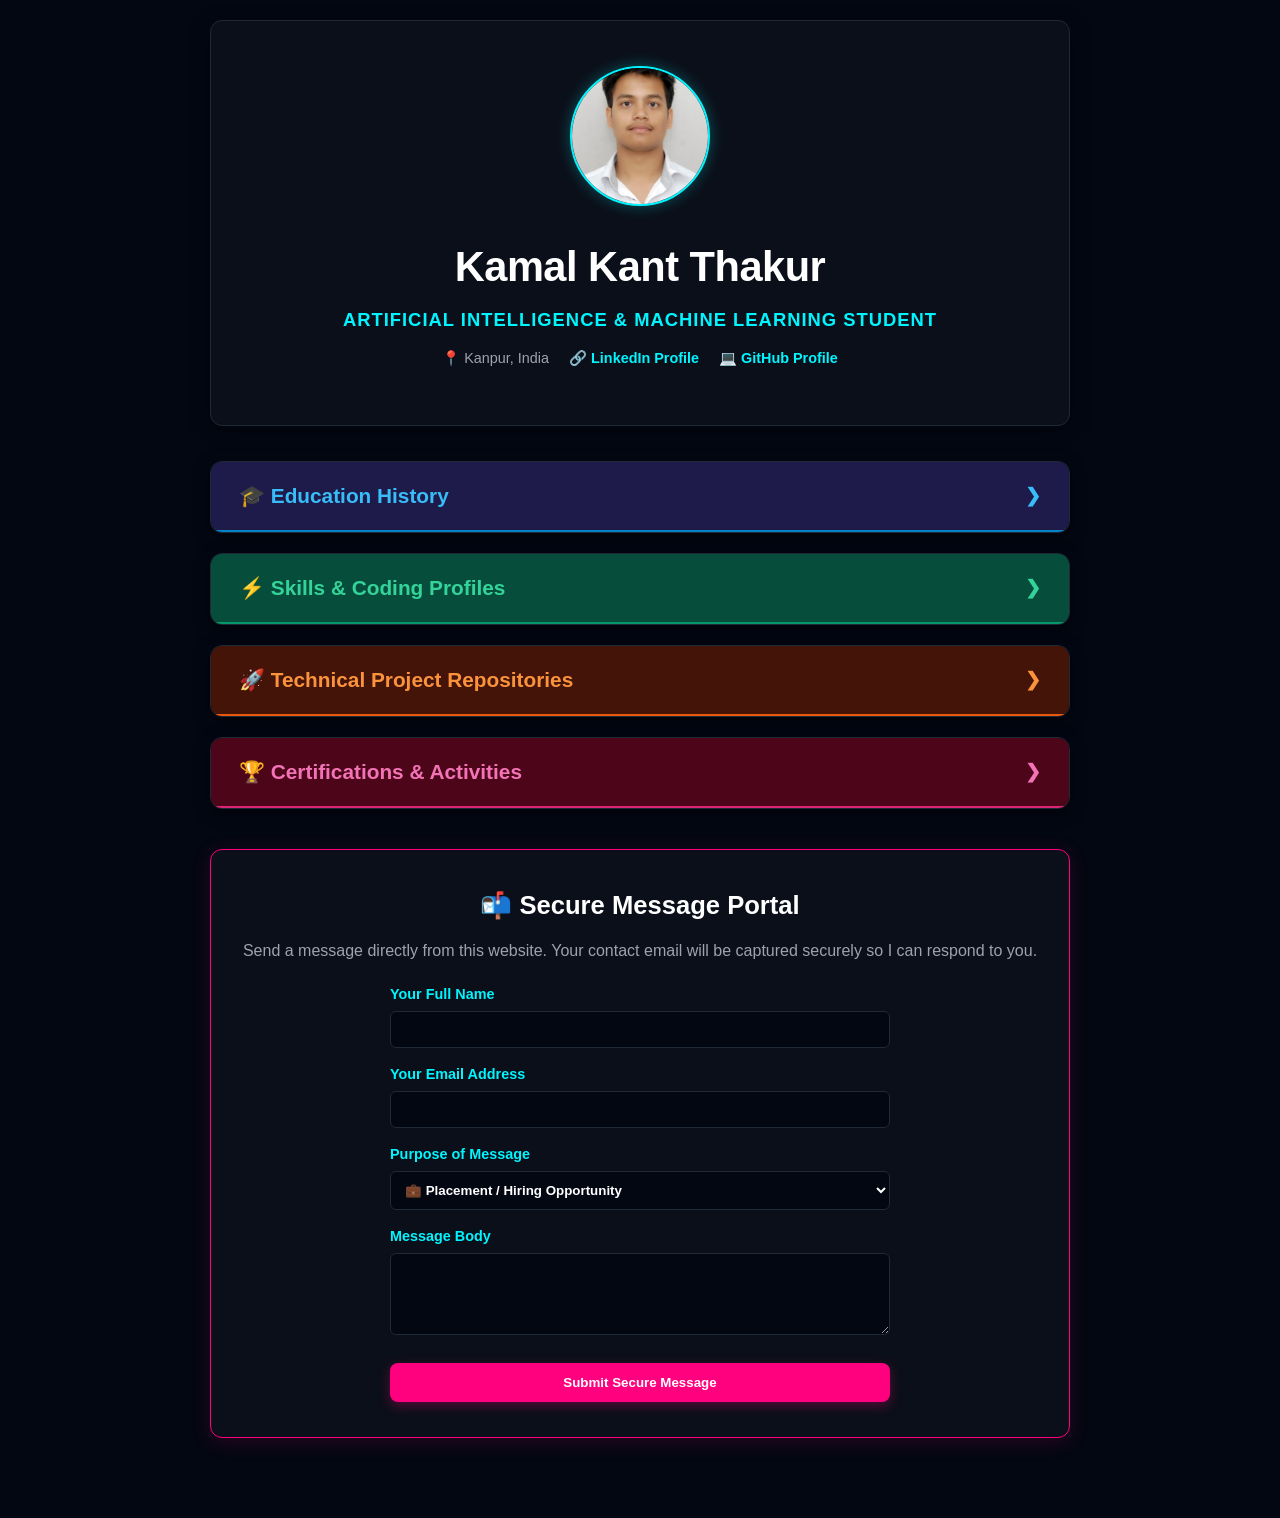
==== commit 8eb1e664: "Add files via upload" ====
--- a/index.html
+++ b/index.html
@@ -472,6 +472,7 @@
             margin-top: 15px;
             box-shadow: 0 4px 12px rgba(255, 0, 127, 0.3);
             transition: background-color 0.2s, transform 0.2s;
+            border: none;
         }
         .contact-btn:hover {
             background-color: #db2777;
@@ -491,7 +492,7 @@
                 <p class="profile-subtitle">Artificial Intelligence & Machine Learning Student</p>
                 <div class="profile-meta">
                     <span>📍 Kanpur, India</span>
-                    <span>✉️ <a href="mailto:kamalkantthakur0023@gmail.com">kamalkantthakur0023@gmail.com</a></span>
+                    <span>🔗 <a href="https://www.linkedin.com/in/kamal-kant-thakur-25b47b296?utm_source=share_via&utm_content=profile&utm_medium=member_android" target="_blank">LinkedIn Profile</a></span>
                     <span>💻 <a href="https://github.com/kamalkant2303" target="_blank">GitHub Profile</a></span>
                 </div>
             </div>
@@ -636,8 +637,7 @@
                     <div class="panel-inner">
                         <div class="skill-group">
                             <h4>Competitive Programming Matrices</h4>
-                            <a href="https://leetcode.com/yourusername" target="_blank" class="profile-badge-link">🚀 LeetCode Profile</a>
-                            <a href="https://auth.geeksforgeeks.org/user/yourusername" target="_blank" class="profile-badge-link">🟢 GeeksforGeeks</a>
+                            <a href="https://leetcode.com/kkxthakur" target="_blank" class="profile-badge-link">🚀 LeetCode Profile (kkxthakur)</a>
                         </div>
                         <div class="skill-group">
                             <h4>Core Skills & Data Alignment</h4>
@@ -722,9 +722,30 @@
             </div>
 
             <div class="contact-box">
-                <h3 style="color:#ffffff; font-size:1.5rem; margin-bottom:8px;">Let's Connect</h3>
-                <p style="color: #9ca3af;">Have an interesting project or placement opportunity? Drop a message straight into my inbox.</p>
-                <a href="mailto:kamalkantthakur0023@gmail.com" class="contact-btn">Send an Email</a>
+                <h3 style="color:#ffffff; font-size:1.6rem; margin-bottom:12px;">📬 Secure Message Portal</h3>
+                <p style="color: #9ca3af; margin-bottom: 20px;">Send a message directly from this website. Your contact email will be captured securely so I can respond to you.</p>
+                
+                <form action="https://api.web3forms.com/submit" method="POST" style="max-width: 500px; margin: 0 auto; text-align: left;">
+                    <input type="hidden" name="access_key" value="YOUR-WEB3FORMS-KEY-HERE">
+                    
+                    <label style="display: block; margin-bottom: 5px; font-weight: 700; font-size: 0.9rem; color: #00f5ff;">Your Full Name</label>
+                    <input type="text" name="name" required style="width: 100%; padding: 10px; background-color: #030712; border: 1px solid #1f2937; border-radius: 6px; color: #ffffff; margin-bottom: 15px;">
+
+                    <label style="display: block; margin-bottom: 5px; font-weight: 700; font-size: 0.9rem; color: #00f5ff;">Your Email Address</label>
+                    <input type="email" name="email" required style="width: 100%; padding: 10px; background-color: #030712; border: 1px solid #1f2937; border-radius: 6px; color: #ffffff; margin-bottom: 15px;">
+
+                    <label style="display: block; margin-bottom: 5px; font-weight: 700; font-size: 0.9rem; color: #00f5ff;">Purpose of Message</label>
+                    <select name="purpose" style="width: 100%; padding: 10px; background-color: #030712; border: 1px solid #1f2937; border-radius: 6px; color: #ffffff; margin-bottom: 15px; font-weight: 600;">
+                        <option value="General Placement Inquiry">💼 Placement / Hiring Opportunity</option>
+                        <option value="Academic Mark Sheet Request">📊 Request Official Mark Sheet Access</option>
+                        <option value="Technical Collaboration">🚀 Project Collaboration</option>
+                    </select>
+
+                    <label style="display: block; margin-bottom: 5px; font-weight: 700; font-size: 0.9rem; color: #00f5ff;">Message Body</label>
+                    <textarea name="message" required rows="4" style="width: 100%; padding: 10px; background-color: #030712; border: 1px solid #1f2937; border-radius: 6px; color: #ffffff; margin-bottom: 15px; resize: vertical;"></textarea>
+
+                    <button type="submit" class="contact-btn" style="width: 100%; margin-top: 5px; cursor: pointer;">Submit Secure Message</button>
+                </form>
             </div>
         </main>
     </div>
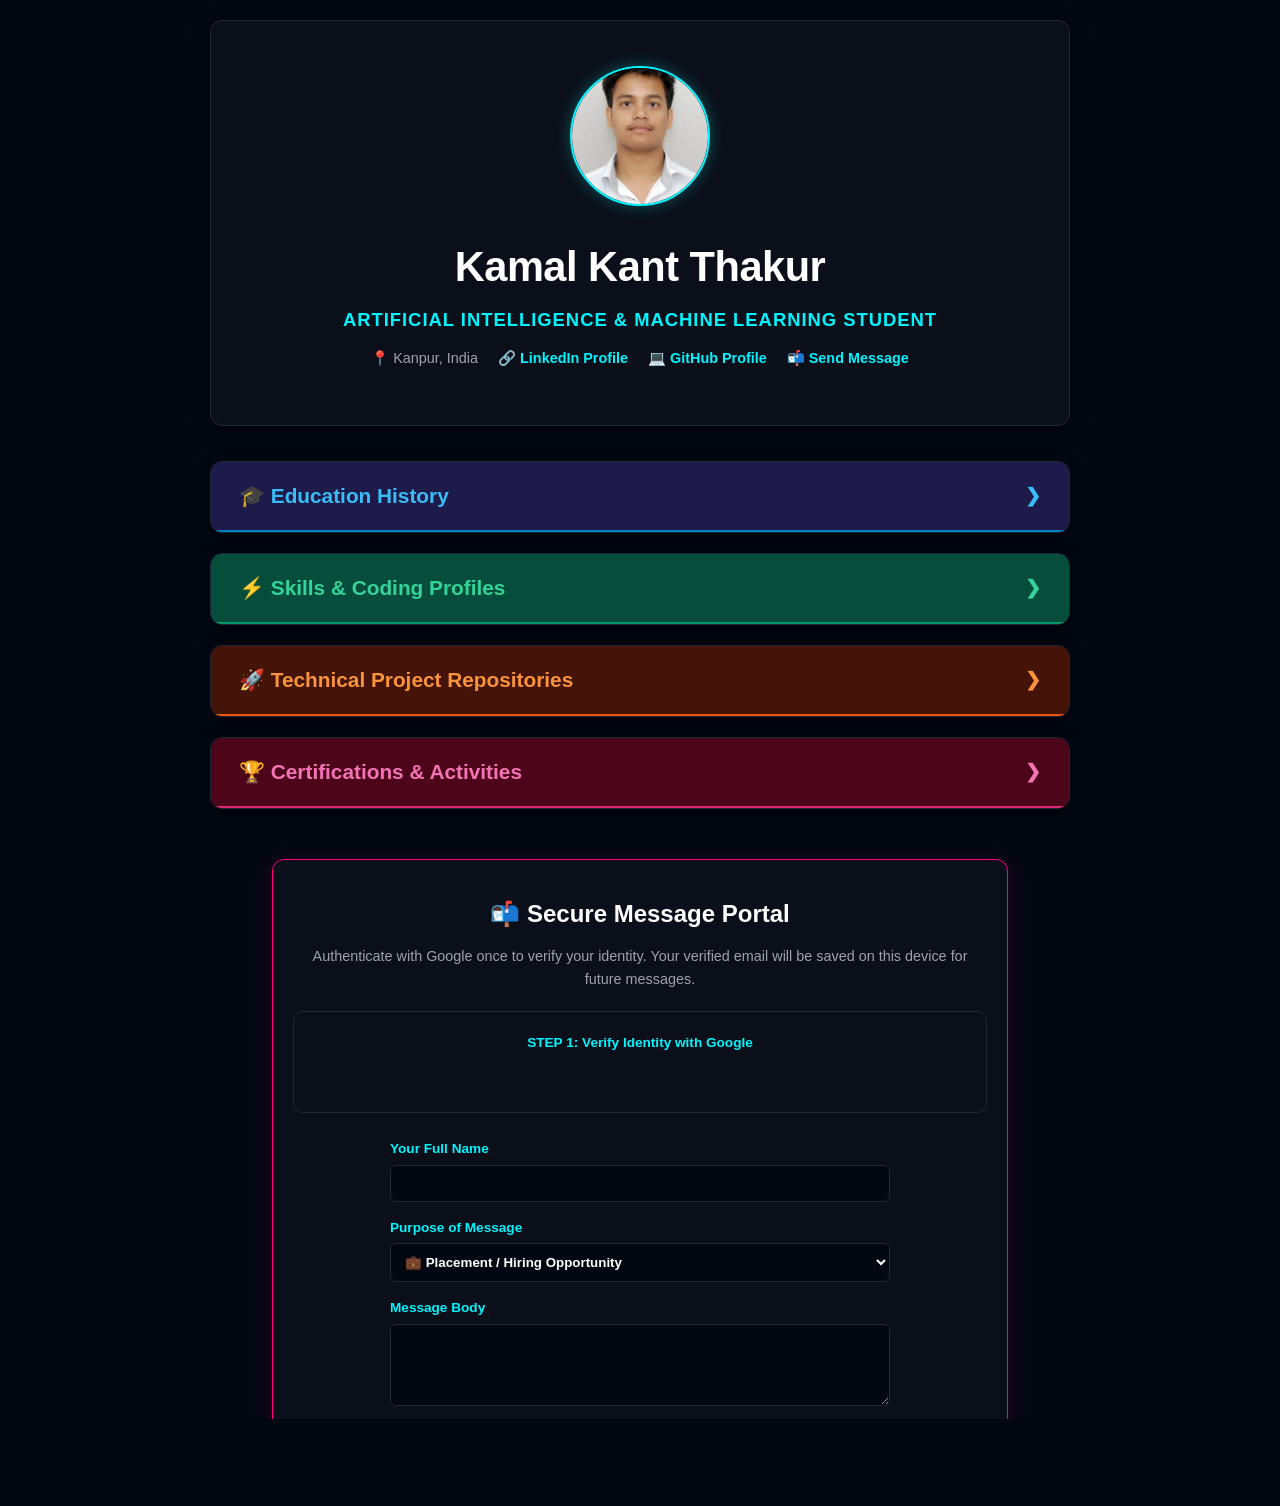
==== commit 7e356125: "Add files via upload" ====
--- a/index.html
+++ b/index.html
@@ -4,482 +4,13 @@
     <meta charset="UTF-8">
     <meta name="viewport" content="width=device-width, initial-scale=1.0">
     <title>Kamal Kant Thakur | Interactive Portfolio</title>
-    <style>
-        /* Base Themes and Reset */
-        * {
-            box-sizing: border-box;
-            margin: 0;
-            padding: 0;
-        }
-        body {
-            font-family: 'Segoe UI', Roboto, Helvetica, Arial, sans-serif;
-            /* Premium deep midnight slate theme */
-            background-color: #030712;
-            color: #f3f4f6;
-            line-height: 1.6;
-            padding-bottom: 60px;
-        }
-
-        /* Container to keep content centered */
-        .container {
-            width: 90%;
-            max-width: 900px;
-            margin: 0 auto;
-            padding: 20px;
-        }
-
-        /* Centered Header Section with sharp borders */
-        header {
-            text-align: center;
-            padding: 45px 20px;
-            border: 1px solid #1f2937;
-            background-color: #0b0f19;
-            border-radius: 12px;
-            margin-bottom: 35px;
-            box-shadow: 0 4px 20px rgba(0, 0, 0, 0.4);
-        }
-
-        /* Profile Picture Styling */
-        .profile-pic {
-            width: 140px;
-            height: 140px;
-            border-radius: 50%;
-            object-fit: cover;
-            border: 2px solid #00f5ff; /* Sharp fluorescent cyan */
-            box-shadow: 0 0 15px rgba(0, 245, 255, 0.3);
-            margin-bottom: 20px;
-            transition: transform 0.3s ease, border-color 0.3s ease, box-shadow 0.3s ease;
-        }
-        .profile-pic:hover {
-            transform: scale(1.05);
-            border-color: #ff007f; /* Flashes hyper-pink on hover */
-            box-shadow: 0 0 20px rgba(255, 0, 127, 0.5);
-        }
-
-        /* Text containment for name and title */
-        .profile-info {
-            text-align: center;
-            margin-bottom: 10px;
-        }
-        .profile-title {
-            font-size: 2.6rem;
-            color: #ffffff;
-            font-weight: 800;
-            margin-bottom: 5px;
-            letter-spacing: -0.5px;
-        }
-        .profile-subtitle {
-            font-size: 1.15rem;
-            color: #00f5ff;
-            font-weight: 700;
-            text-transform: uppercase;
-            letter-spacing: 1px;
-        }
-        .profile-meta {
-            font-size: 0.9rem;
-            color: #9ca3af;
-            display: flex;
-            gap: 20px;
-            justify-content: center;
-            flex-wrap: wrap;
-            margin-top: 12px;
-        }
-        .profile-meta a {
-            color: #00f5ff;
-            text-decoration: none;
-            font-weight: 700;
-            transition: color 0.2s;
-        }
-        .profile-meta a:hover {
-            color: #ff007f;
-            text-decoration: underline;
-        }
-
-        /* Main Content Layout */
-        .main-content {
-            margin-top: 20px;
-        }
-
-        /* Interactive Accordion Section/Thumbnail Styling */
-        .resume-section {
-            margin-bottom: 20px;
-            border-radius: 12px;
-            overflow: hidden;
-            box-shadow: 0 4px 15px rgba(0, 0, 0, 0.5);
-            border: 1px solid #1f2937;
-            transition: transform 0.2s ease, border-color 0.2s ease;
-        }
-        
-        .resume-section:hover {
-            transform: translateY(-2px);
-            border-color: #374151;
-        }
-
-        /* The clickable thumbnail header button */
-        .thumbnail-btn {
-            width: 100%;
-            padding: 22px 28px;
-            text-align: left;
-            border: none;
-            outline: none;
-            font-size: 1.3rem;
-            font-weight: 800;
-            cursor: pointer;
-            display: flex;
-            justify-content: space-between;
-            align-items: center;
-            transition: background-color 0.2s ease, filter 0.2s;
-        }
-
-        /* High-Contrast Sharp Color Indicators for Each Section */
-        #sec-edu .thumbnail-btn { background-color: #1e1b4b; color: #38bdf8; border-bottom: 2px solid #0284c7; } 
-        #sec-skills .thumbnail-btn { background-color: #064e3b; color: #34d399; border-bottom: 2px solid #059669; } 
-        #sec-projects .thumbnail-btn { background-color: #431407; color: #fb923c; border-bottom: 2px solid #ea580c; } 
-        #sec-cert-extra .thumbnail-btn { background-color: #4c0519; color: #f472b6; border-bottom: 2px solid #db2777; } 
-
-        .thumbnail-btn:hover {
-            filter: brightness(1.2);
-        }
-
-        /* Interactive Chevron Icon Animation */
-        .chevron {
-            font-size: 1.2rem;
-            transition: transform 0.3s ease;
-            font-weight: 900;
-        }
-        .active .chevron {
-            transform: rotate(90deg);
-        }
-
-        /* Content Panel - Closed by default */
-        .panel {
-            background-color: #0b0f19;
-            max-height: 0;
-            overflow: hidden;
-            transition: max-height 0.3s ease-out, padding 0.3s ease;
-            padding: 0 28px;
-        }
-
-        .panel-inner {
-            padding: 24px 0;
-            color: #d1d5db;
-        }
-
-        /* Vibrant Sub-Navigation Tabs */
-        .edu-nav-container {
-            display: flex;
-            gap: 12px;
-            margin-bottom: 24px;
-            border-bottom: 1px solid #1f2937;
-            padding-bottom: 12px;
-        }
-        .edu-nav-tab {
-            flex: 1;
-            padding: 12px;
-            text-align: center;
-            background-color: #111827;
-            border: 1px solid #1f2937;
-            border-radius: 8px;
-            font-weight: 700;
-            color: #9ca3af;
-            cursor: pointer;
-            transition: all 0.2s ease;
-        }
-        .edu-nav-tab:hover {
-            background-color: #1f2937;
-            color: #ffffff;
-        }
-        .edu-nav-tab.active-tab {
-            background-color: #1e293b;
-            color: #00f5ff;
-            border-color: #00f5ff;
-            text-shadow: 0 0 5px rgba(0, 245, 255, 0.3);
-        }
-
-        /* Tab Content Dynamic Containers */
-        .edu-tab-content {
-            display: none;
-            animation: fadeInTab 0.3s ease-out;
-        }
-        .edu-tab-content.active-content {
-            display: block;
-        }
-        @keyframes fadeInTab {
-            from { opacity: 0; transform: translateY(4px); }
-            to { opacity: 1; transform: translateY(0); }
-        }
-
-        /* Clickable Institution Links */
-        .clickable-name {
-            color: #00f5ff;
-            cursor: pointer;
-            text-decoration: underline dotted #00f5ff;
-            transition: color 0.2s ease;
-        }
-        .clickable-name:hover {
-            color: #ff007f;
-            text-decoration: underline dotted #ff007f;
-        }
-
-        /* Premium Dark Institution Card Content Overlay */
-        .institution-card {
-            display: none;
-            background-color: #030712;
-            border: 1px solid #1f2937;
-            border-radius: 8px;
-            padding: 16px;
-            margin-top: 12px;
-            margin-bottom: 16px;
-            animation: fadeInTab 0.25s ease;
-        }
-        .institution-flex {
-            display: flex;
-            gap: 16px;
-            flex-wrap: wrap;
-        }
-        .institution-img {
-            width: 120px;
-            height: 120px;
-            object-fit: cover;
-            border-radius: 6px;
-            border: 1px solid #374151;
-            background-color: #111827;
-        }
-        .institution-info {
-            flex: 1;
-            min-width: 200px;
-            font-size: 0.9rem;
-            color: #9ca3af;
-        }
-        .institution-info h4 {
-            color: #ffffff;
-            margin-bottom: 6px;
-            font-size: 1.05rem;
-        }
-
-        .edu-item, .project-item {
-            margin-bottom: 25px;
-            border-bottom: 1px dashed #1f2937;
-            padding-bottom: 20px;
-        }
-        .edu-item:last-child, .project-item:last-child {
-            border-bottom: none;
-            padding-bottom: 0;
-            margin-bottom: 0;
-        }
-
-        .item-header {
-            display: flex;
-            justify-content: space-between;
-            font-weight: 700;
-            color: #ffffff;
-            flex-wrap: wrap;
-            margin-bottom: 4px;
-            align-items: center;
-        }
-        .item-sub {
-            color: #38bdf8;
-            font-size: 0.9rem;
-            font-style: italic;
-            margin-bottom: 12px;
-        }
-
-        /* Toggle Button Layout for Marks */
-        .toggle-marks-btn {
-            background-color: #111827;
-            border: 1px solid #38bdf8;
-            color: #38bdf8;
-            padding: 6px 14px;
-            font-size: 0.8rem;
-            font-weight: 700;
-            border-radius: 6px;
-            cursor: pointer;
-            transition: all 0.2s ease;
-            display: inline-flex;
-            align-items: center;
-            gap: 4px;
-        }
-        .toggle-marks-btn:hover {
-            background-color: #38bdf8;
-            color: #030712;
-            box-shadow: 0 0 10px rgba(56, 189, 248, 0.4);
-        }
-
-        /* Hidden Marks Container Layout */
-        .marks-container {
-            max-height: 0;
-            overflow: hidden;
-            transition: max-height 0.3s ease-out;
-        }
-
-        /* Sharp High-Contrast Marks Table Design */
-        .marks-table {
-            width: 100%;
-            border-collapse: collapse;
-            margin-top: 12px;
-            margin-bottom: 10px;
-            font-size: 0.9rem;
-            background-color: #030712;
-        }
-        .marks-table th, .marks-table td {
-            border: 1px solid #1f2937;
-            padding: 8px 12px;
-            text-align: left;
-        }
-        .marks-table th {
-            background-color: #111827;
-            color: #00f5ff;
-            font-weight: 700;
-        }
-        .marks-table tr:hover {
-            background-color: #111827;
-        }
-
-        /* Badge pills for skills layout */
-        .skill-group {
-            margin-bottom: 18px;
-        }
-        .skill-group h4 {
-            color: #ffffff;
-            margin-bottom: 8px;
-            font-size: 1.05rem;
-        }
-        .badge {
-            display: inline-block;
-            background-color: #111827;
-            color: #34d399;
-            padding: 4px 12px;
-            border-radius: 6px;
-            font-size: 0.85rem;
-            margin-right: 6px;
-            margin-bottom: 8px;
-            border: 1px solid #064e3b;
-            font-weight: 600;
-        }
-
-        /* Competitive Coding Badge Layout */
-        .profile-badge-link {
-            display: inline-flex;
-            align-items: center;
-            background-color: #111827;
-            border: 1px solid #34d399;
-            color: #34d399;
-            padding: 6px 14px;
-            border-radius: 6px;
-            font-size: 0.85rem;
-            font-weight: 700;
-            text-decoration: none;
-            margin-right: 8px;
-            margin-bottom: 8px;
-            transition: all 0.2s ease;
-        }
-        .profile-badge-link:hover {
-            background-color: #34d399;
-            color: #030712;
-            box-shadow: 0 0 10px rgba(52, 211, 153, 0.4);
-        }
-
-        /* Inline View Certificate Button Styling */
-        .inline-view-btn {
-            background-color: #111827;
-            border: 1px solid #f472b6;
-            color: #f472b6;
-            padding: 4px 12px;
-            font-size: 0.8rem;
-            font-weight: 700;
-            border-radius: 6px;
-            cursor: pointer;
-            margin-left: 8px;
-            transition: all 0.2s ease;
-        }
-        .inline-view-btn:hover {
-            background-color: #f472b6;
-            color: #030712;
-            box-shadow: 0 0 10px rgba(244, 114, 182, 0.4);
-        }
-
-        /* Pop-up Modal Window Setup */
-        .modal {
-            display: none; 
-            position: fixed; 
-            z-index: 1000; 
-            left: 0;
-            top: 0;
-            width: 100%; 
-            height: 100%; 
-            overflow: auto; 
-            background-color: rgba(3, 7, 18, 0.85);
-            backdrop-filter: blur(4px);
-            align-items: center;
-            justify-content: center;
-        }
-        .modal-content {
-            background-color: #0b0f19;
-            margin: auto;
-            padding: 30px;
-            border-radius: 12px;
-            width: 90%;
-            max-width: 550px;
-            box-shadow: 0 10px 25px rgba(0, 0, 0, 0.5);
-            position: relative;
-            border: 1px solid #1f2937;
-            animation: modalFadeIn 0.2s ease-out;
-        }
-        @keyframes modalFadeIn {
-            from { opacity: 0; transform: translateY(-10px); }
-            to { opacity: 1; transform: translateY(0); }
-        }
-        .close-modal {
-            color: #9ca3af;
-            position: absolute;
-            top: 15px;
-            right: 20px;
-            font-size: 28px;
-            font-weight: bold;
-            cursor: pointer;
-            transition: color 0.2s;
-        }
-        .close-modal:hover {
-            color: #ffffff;
-        }
-        .cert-display-box {
-            border: 1px dashed #1f2937;
-            background-color: #030712;
-            padding: 25px;
-            border-radius: 8px;
-            text-align: center;
-            margin-top: 15px;
-        }
-
-        /* Contact Section with strong vibrant framing */
-        .contact-box {
-            background-color: #0b0f19;
-            border: 1px solid #ff007f; /* Sharp fluorescent pink */
-            border-radius: 12px;
-            padding: 35px 20px;
-            text-align: center;
-            margin-top: 40px;
-            box-shadow: 0 4px 20px rgba(255, 0, 127, 0.15);
-        }
-        .contact-btn {
-            display: inline-block;
-            background-color: #ff007f;
-            color: white;
-            text-decoration: none;
-            padding: 12px 30px;
-            border-radius: 8px;
-            font-weight: 700;
-            margin-top: 15px;
-            box-shadow: 0 4px 12px rgba(255, 0, 127, 0.3);
-            transition: background-color 0.2s, transform 0.2s;
-            border: none;
-        }
-        .contact-btn:hover {
-            background-color: #db2777;
-            transform: translateY(-1px);
-            box-shadow: 0 4px 15px rgba(255, 0, 127, 0.5);
-        }
-    </style>
+    
+    <meta http-equiv="Content-Security-Policy" content="default-src 'self'; script-src 'self' 'unsafe-inline'; style-src 'self' 'unsafe-inline'; img-src 'self' data: https:; frame-src 'self';">
+    <meta name="referrer" content="strict-origin-when-cross-origin">
+    <meta http-equiv="X-Content-Type-Options" content="nosniff">
+
+    <script src="security.js"></script>
+    <link rel="stylesheet" href="style.css">
 </head>
 <body>
 
@@ -492,8 +23,9 @@
                 <p class="profile-subtitle">Artificial Intelligence & Machine Learning Student</p>
                 <div class="profile-meta">
                     <span>📍 Kanpur, India</span>
-                    <span>🔗 <a href="https://www.linkedin.com/in/kamal-kant-thakur-25b47b296?utm_source=share_via&utm_content=profile&utm_medium=member_android" target="_blank">LinkedIn Profile</a></span>
-                    <span>💻 <a href="https://github.com/kamalkant2303" target="_blank">GitHub Profile</a></span>
+                    <span>🔗 <a href="https://www.linkedin.com/in/kamal-kant-thakur-25b47b296?utm_source=share_via&utm_content=profile&utm_medium=member_android" target="_blank" rel="noopener noreferrer">LinkedIn Profile</a></span>
+                    <span>💻 <a href="https://github.com/kamalkant2303" target="_blank" rel="noopener noreferrer">GitHub Profile</a></span>
+                    <span>📬 <a href="contact.html">Send Message</a></span>
                 </div>
             </div>
         </header>
@@ -637,7 +169,7 @@
                     <div class="panel-inner">
                         <div class="skill-group">
                             <h4>Competitive Programming Matrices</h4>
-                            <a href="https://leetcode.com/kkxthakur" target="_blank" class="profile-badge-link">🚀 LeetCode Profile (kkxthakur)</a>
+                            <a href="https://leetcode.com/kkxthakur" target="_blank" rel="noopener noreferrer" class="profile-badge-link">🚀 LeetCode Profile (kkxthakur)</a>
                         </div>
                         <div class="skill-group">
                             <h4>Core Skills & Data Alignment</h4>
@@ -721,32 +253,10 @@
                 </div>
             </div>
 
-            <div class="contact-box">
-                <h3 style="color:#ffffff; font-size:1.6rem; margin-bottom:12px;">📬 Secure Message Portal</h3>
-                <p style="color: #9ca3af; margin-bottom: 20px;">Send a message directly from this website. Your contact email will be captured securely so I can respond to you.</p>
-                
-                <form action="https://api.web3forms.com/submit" method="POST" style="max-width: 500px; margin: 0 auto; text-align: left;">
-                    <input type="hidden" name="access_key" value="YOUR-WEB3FORMS-KEY-HERE">
-                    
-                    <label style="display: block; margin-bottom: 5px; font-weight: 700; font-size: 0.9rem; color: #00f5ff;">Your Full Name</label>
-                    <input type="text" name="name" required style="width: 100%; padding: 10px; background-color: #030712; border: 1px solid #1f2937; border-radius: 6px; color: #ffffff; margin-bottom: 15px;">
-
-                    <label style="display: block; margin-bottom: 5px; font-weight: 700; font-size: 0.9rem; color: #00f5ff;">Your Email Address</label>
-                    <input type="email" name="email" required style="width: 100%; padding: 10px; background-color: #030712; border: 1px solid #1f2937; border-radius: 6px; color: #ffffff; margin-bottom: 15px;">
-
-                    <label style="display: block; margin-bottom: 5px; font-weight: 700; font-size: 0.9rem; color: #00f5ff;">Purpose of Message</label>
-                    <select name="purpose" style="width: 100%; padding: 10px; background-color: #030712; border: 1px solid #1f2937; border-radius: 6px; color: #ffffff; margin-bottom: 15px; font-weight: 600;">
-                        <option value="General Placement Inquiry">💼 Placement / Hiring Opportunity</option>
-                        <option value="Academic Mark Sheet Request">📊 Request Official Mark Sheet Access</option>
-                        <option value="Technical Collaboration">🚀 Project Collaboration</option>
-                    </select>
-
-                    <label style="display: block; margin-bottom: 5px; font-weight: 700; font-size: 0.9rem; color: #00f5ff;">Message Body</label>
-                    <textarea name="message" required rows="4" style="width: 100%; padding: 10px; background-color: #030712; border: 1px solid #1f2937; border-radius: 6px; color: #ffffff; margin-bottom: 15px; resize: vertical;"></textarea>
-
-                    <button type="submit" class="contact-btn" style="width: 100%; margin-top: 5px; cursor: pointer;">Submit Secure Message</button>
-                </form>
-            </div>
+            <div style="margin-top: 30px;">
+                <iframe src="contact.html" style="width: 100%; height: 580px; border: none; overflow: hidden; border-radius: 12px;" title="Contact Portal"></iframe>
+            </div>
+
         </main>
     </div>
 
@@ -754,129 +264,10 @@
         <div class="modal-content">
             <span class="close-modal" onclick="closeCertModal()">&times;</span>
             <h3 id="modalTitle" style="color: #00f5ff; margin-bottom: 5px;">Certificate Document Viewer</h3>
-            <div class="cert-display-box" id="modalBody">
-                </div>
+            <div class="cert-display-box" id="modalBody"></div>
         </div>
     </div>
 
-    <script>
-        // Main Accordion controls for outer thumbnails
-        document.querySelectorAll('.thumbnail-btn').forEach(button => {
-            button.addEventListener('click', (e) => {
-                if (e.target.closest('.toggle-marks-btn') || e.target.closest('.inline-view-btn') || e.target.closest('.edu-nav-tab') || e.target.closest('.clickable-name') || e.target.closest('.profile-badge-link')) return;
-                
-                const panel = button.nextElementSibling;
-                button.classList.toggle('active');
-                
-                if (panel.style.maxHeight && panel.style.maxHeight !== '0px') {
-                    panel.style.maxHeight = '0px';
-                } else {
-                    document.querySelectorAll('.panel').forEach(p => p.style.maxHeight = '0px');
-                    document.querySelectorAll('.thumbnail-btn').forEach(b => b.classList.remove('active'));
-                    
-                    button.classList.add('active');
-                    panel.style.maxHeight = panel.scrollHeight + "px";
-                }
-            });
-        });
-
-        // Tab content switching within the Education section drawer
-        function switchEduTab(event, targetTabId) {
-            event.stopPropagation();
-            
-            const activeSection = event.target.closest('.panel');
-            activeSection.querySelectorAll('.edu-nav-tab').forEach(tab => tab.classList.remove('active-tab'));
-            event.target.classList.add('active-tab');
-
-            activeSection.querySelectorAll('.edu-tab-content').forEach(content => content.classList.remove('active-content'));
-            const destinationContent = document.getElementById(targetTabId);
-            destinationContent.classList.add('active-content');
-
-            // Reset dynamic height boundaries instantly to avoid clip cutoffs
-            activeSection.style.maxHeight = 'none';
-            activeSection.style.maxHeight = activeSection.scrollHeight + "px";
-        }
-
-        // Toggle Institutional Info Visual Cards seamlessly
-        function toggleInstitutionCard(cardId) {
-            const card = document.getElementById(cardId);
-            const parentPanel = card.closest('.panel');
-            
-            if (card.style.display === 'block') {
-                card.style.display = 'none';
-            } else {
-                card.style.display = 'block';
-            }
-            
-            // Instantly sync parent wrapper context bounds
-            if (parentPanel) {
-                parentPanel.style.maxHeight = 'none';
-                parentPanel.style.maxHeight = parentPanel.scrollHeight + "px";
-            }
-        }
-
-        // Fully Independent Toggle Matrix for concurrent multi-table views
-        function toggleMarks(event, id) {
-            event.stopPropagation(); 
-            
-            const container = document.getElementById(id);
-            const btn = event.target;
-            const parentPanel = container.closest('.panel');
-            
-            if (container.style.maxHeight && container.style.maxHeight !== '0px') {
-                container.style.maxHeight = '0px';
-                btn.innerText = id === 'marks12' ? '📊 Show Class XII Marks' : '📊 Show Class X Marks';
-            } else {
-                container.style.maxHeight = container.scrollHeight + "px";
-                btn.innerText = id === 'marks12' ? '🙈 Hide Class XII Marks' : '🙈 Hide Class X Marks';
-            }
-            
-            // Safe universal layout recalculation loop ensuring complete presentation area
-            setTimeout(() => {
-                if (parentPanel) {
-                    parentPanel.style.maxHeight = 'none';
-                    parentPanel.style.maxHeight = parentPanel.scrollHeight + "px";
-                }
-            }, 50);
-        }
-
-        function openCertModal(type) {
-            const modal = document.getElementById('certModal');
-            const title = document.getElementById('modalTitle');
-            const body = document.getElementById('modalBody');
-            
-            if (type === 'alison') {
-                title.innerText = "Alison Verification Hub";
-                body.innerHTML = `
-                    <h2 style="color: #ffffff; margin-bottom:10px;">🏆 AWARD CERTIFICATE</h2>
-                    <p style="font-size:1.1rem; margin-bottom:15px; color:#e2e8f0;">Presented to: <strong>KAMAL KANT THAKUR</strong></p>
-                    <p style="margin-bottom:8px; color:#94a3b8;">For successfully validating comprehensive technical skills inside:</p>
-                    <h3 style="color: #34d399; margin-bottom:15px; font-size:1.2rem;">Project Management Professional Course</h3>
-                    <p style="font-size:0.85rem; color:#6b7280;">Date Verified: 27th April, 2024<br>Credential Identifier: 980-20084437</p>
-                `;
-            } else if (type === 'learntube') {
-                title.innerText = "LearnTube.ai Assessment Registry";
-                body.innerHTML = `
-                    <h2 style="color: #ffffff; margin-bottom:10px;">🎖️ P.E.A.K.S. PLACEMENT CERTIFICATE</h2>
-                    <p style="font-size:1.1rem; margin-bottom:15px; color:#e2e8f0;">Presented to: <strong>KAMAL KANT THAKUR</strong></p>
-                    <p style="margin-bottom:8px; color:#94a3b8;">For structural competency excellence tracking across:</p>
-                    <h3 style="color: #38bdf8; margin-bottom:15px; font-size:1.2rem;">Real Job Scenario Project Management Assessment</h3>
-                    <p style="font-size:0.85rem; color:#6b7280;">Issue Date: June 14, 2026<br>Evaluation Registry ID: DJA-B-1-2635535-0</p>
-                `;
-            }
-            modal.style.display = "flex";
-        }
-
-        function closeCertModal() {
-            document.getElementById('certModal').style.display = "none";
-        }
-
-        window.onclick = function(event) {
-            const modal = document.getElementById('certModal');
-            if (event.target == modal) {
-                modal.style.display = "none";
-            }
-        }
-    </script>
+    <script src="script.js"></script>
 </body>
 </html>
--- a/style.css
+++ b/style.css
@@ -0,0 +1,448 @@
+/* Base Themes and Reset */
+* {
+    box-sizing: border-box;
+    margin: 0;
+    padding: 0;
+}
+body {
+    font-family: 'Segoe UI', Roboto, Helvetica, Arial, sans-serif;
+    background-color: #030712;
+    color: #f3f4f6;
+    line-height: 1.6;
+    padding-bottom: 60px;
+}
+
+.container {
+    width: 90%;
+    max-width: 900px;
+    margin: 0 auto;
+    padding: 20px;
+}
+
+header {
+    text-align: center;
+    padding: 45px 20px;
+    border: 1px solid #1f2937;
+    background-color: #0b0f19;
+    border-radius: 12px;
+    margin-bottom: 35px;
+    box-shadow: 0 4px 20px rgba(0, 0, 0, 0.4);
+}
+
+.profile-pic {
+    width: 140px;
+    height: 140px;
+    border-radius: 50%;
+    object-fit: cover;
+    border: 2px solid #00f5ff;
+    box-shadow: 0 0 15px rgba(0, 245, 255, 0.3);
+    margin-bottom: 20px;
+    transition: transform 0.3s ease, border-color 0.3s ease, box-shadow 0.3s ease;
+}
+.profile-pic:hover {
+    transform: scale(1.05);
+    border-color: #ff007f;
+    box-shadow: 0 0 20px rgba(255, 0, 127, 0.5);
+}
+
+.profile-info {
+    text-align: center;
+    margin-bottom: 10px;
+}
+.profile-title {
+    font-size: 2.6rem;
+    color: #ffffff;
+    font-weight: 800;
+    margin-bottom: 5px;
+    letter-spacing: -0.5px;
+}
+.profile-subtitle {
+    font-size: 1.15rem;
+    color: #00f5ff;
+    font-weight: 700;
+    text-transform: uppercase;
+    letter-spacing: 1px;
+}
+.profile-meta {
+    font-size: 0.9rem;
+    color: #9ca3af;
+    display: flex;
+    gap: 20px;
+    justify-content: center;
+    flex-wrap: wrap;
+    margin-top: 12px;
+}
+.profile-meta a {
+    color: #00f5ff;
+    text-decoration: none;
+    font-weight: 700;
+    transition: color 0.2s;
+}
+.profile-meta a:hover {
+    color: #ff007f;
+    text-decoration: underline;
+}
+
+.main-content {
+    margin-top: 20px;
+}
+
+.resume-section {
+    margin-bottom: 20px;
+    border-radius: 12px;
+    overflow: hidden;
+    box-shadow: 0 4px 15px rgba(0, 0, 0, 0.5);
+    border: 1px solid #1f2937;
+    transition: transform 0.2s ease, border-color 0.2s ease;
+}
+.resume-section:hover {
+    transform: translateY(-2px);
+    border-color: #374151;
+}
+
+.thumbnail-btn {
+    width: 100%;
+    padding: 22px 28px;
+    text-align: left;
+    border: none;
+    outline: none;
+    font-size: 1.3rem;
+    font-weight: 800;
+    cursor: pointer;
+    display: flex;
+    justify-content: space-between;
+    align-items: center;
+    transition: background-color 0.2s ease, filter 0.2s;
+}
+
+#sec-edu .thumbnail-btn { background-color: #1e1b4b; color: #38bdf8; border-bottom: 2px solid #0284c7; } 
+#sec-skills .thumbnail-btn { background-color: #064e3b; color: #34d399; border-bottom: 2px solid #059669; } 
+#sec-projects .thumbnail-btn { background-color: #431407; color: #fb923c; border-bottom: 2px solid #ea580c; } 
+#sec-cert-extra .thumbnail-btn { background-color: #4c0519; color: #f472b6; border-bottom: 2px solid #db2777; } 
+
+.thumbnail-btn:hover {
+    filter: brightness(1.2);
+}
+
+.chevron {
+    font-size: 1.2rem;
+    transition: transform 0.3s ease;
+    font-weight: 900;
+}
+.active .chevron {
+    transform: rotate(90deg);
+}
+
+.panel {
+    background-color: #0b0f19;
+    max-height: 0;
+    overflow: hidden;
+    transition: max-height 0.3s ease-out, padding 0.3s ease;
+    padding: 0 28px;
+}
+.panel-inner {
+    padding: 24px 0;
+    color: #d1d5db;
+}
+
+.edu-nav-container {
+    display: flex;
+    gap: 12px;
+    margin-bottom: 24px;
+    border-bottom: 1px solid #1f2937;
+    padding-bottom: 12px;
+}
+.edu-nav-tab {
+    flex: 1;
+    padding: 12px;
+    text-align: center;
+    background-color: #111827;
+    border: 1px solid #1f2937;
+    border-radius: 8px;
+    font-weight: 700;
+    color: #9ca3af;
+    cursor: pointer;
+    transition: all 0.2s ease;
+}
+.edu-nav-tab:hover {
+    background-color: #1f2937;
+    color: #ffffff;
+}
+.edu-nav-tab.active-tab {
+    background-color: #1e293b;
+    color: #00f5ff;
+    border-color: #00f5ff;
+    text-shadow: 0 0 5px rgba(0, 245, 255, 0.3);
+}
+
+.edu-tab-content {
+    display: none;
+    animation: fadeInTab 0.3s ease-out;
+}
+.edu-tab-content.active-content {
+    display: block;
+}
+@keyframes fadeInTab {
+    from { opacity: 0; transform: translateY(4px); }
+    to { opacity: 1; transform: translateY(0); }
+}
+
+.clickable-name {
+    color: #00f5ff;
+    cursor: pointer;
+    text-decoration: underline dotted #00f5ff;
+    transition: color 0.2s ease;
+}
+.clickable-name:hover {
+    color: #ff007f;
+    text-decoration: underline dotted #ff007f;
+}
+
+.institution-card {
+    display: none;
+    background-color: #030712;
+    border: 1px solid #1f2937;
+    border-radius: 8px;
+    padding: 16px;
+    margin-top: 12px;
+    margin-bottom: 16px;
+    animation: fadeInTab 0.25s ease;
+}
+.institution-flex {
+    display: flex;
+    gap: 16px;
+    flex-wrap: wrap;
+}
+.institution-img {
+    width: 120px;
+    height: 120px;
+    object-fit: cover;
+    border-radius: 6px;
+    border: 1px solid #374151;
+    background-color: #111827;
+}
+.institution-info {
+    flex: 1;
+    min-width: 200px;
+    font-size: 0.9rem;
+    color: #9ca3af;
+}
+.institution-info h4 {
+    color: #ffffff;
+    margin-bottom: 6px;
+    font-size: 1.05rem;
+}
+
+.edu-item, .project-item {
+    margin-bottom: 25px;
+    border-bottom: 1px dashed #1f2937;
+    padding-bottom: 20px;
+}
+.edu-item:last-child, .project-item:last-child {
+    border-bottom: none;
+    padding-bottom: 0;
+    margin-bottom: 0;
+}
+
+.item-header {
+    display: flex;
+    justify-content: space-between;
+    font-weight: 700;
+    color: #ffffff;
+    flex-wrap: wrap;
+    margin-bottom: 4px;
+    align-items: center;
+}
+.item-sub {
+    color: #38bdf8;
+    font-size: 0.9rem;
+    font-style: italic;
+    margin-bottom: 12px;
+}
+
+.toggle-marks-btn {
+    background-color: #111827;
+    border: 1px solid #38bdf8;
+    color: #38bdf8;
+    padding: 6px 14px;
+    font-size: 0.8rem;
+    font-weight: 700;
+    border-radius: 6px;
+    cursor: pointer;
+    transition: all 0.2s ease;
+    display: inline-flex;
+    align-items: center;
+    gap: 4px;
+}
+.toggle-marks-btn:hover {
+    background-color: #38bdf8;
+    color: #030712;
+    box-shadow: 0 0 10px rgba(56, 189, 248, 0.4);
+}
+
+.marks-container {
+    max-height: 0;
+    overflow: hidden;
+    transition: max-height 0.3s ease-out;
+}
+
+.marks-table {
+    width: 100%;
+    border-collapse: collapse;
+    margin-top: 12px;
+    margin-bottom: 10px;
+    font-size: 0.9rem;
+    background-color: #030712;
+}
+.marks-table th, .marks-table td {
+    border: 1px solid #1f2937;
+    padding: 8px 12px;
+    text-align: left;
+}
+.marks-table th {
+    background-color: #111827;
+    color: #00f5ff;
+    font-weight: 700;
+}
+.marks-table tr:hover {
+    background-color: #111827;
+}
+
+.skill-group {
+    margin-bottom: 18px;
+}
+.skill-group h4 {
+    color: #ffffff;
+    margin-bottom: 8px;
+    font-size: 1.05rem;
+}
+.badge {
+    display: inline-block;
+    background-color: #111827;
+    color: #34d399;
+    padding: 4px 12px;
+    border-radius: 6px;
+    font-size: 0.85rem;
+    margin-right: 6px;
+    margin-bottom: 8px;
+    border: 1px solid #064e3b;
+    font-weight: 600;
+}
+
+.profile-badge-link {
+    display: inline-flex;
+    align-items: center;
+    background-color: #111827;
+    border: 1px solid #34d399;
+    color: #34d399;
+    padding: 6px 14px;
+    border-radius: 6px;
+    font-size: 0.85rem;
+    font-weight: 700;
+    text-decoration: none;
+    margin-right: 8px;
+    margin-bottom: 8px;
+    transition: all 0.2s ease;
+}
+.profile-badge-link:hover {
+    background-color: #34d399;
+    color: #030712;
+    box-shadow: 0 0 10px rgba(52, 211, 153, 0.4);
+}
+
+.inline-view-btn {
+    background-color: #111827;
+    border: 1px solid #f472b6;
+    color: #f472b6;
+    padding: 4px 12px;
+    font-size: 0.8rem;
+    font-weight: 700;
+    border-radius: 6px;
+    cursor: pointer;
+    margin-left: 8px;
+    transition: all 0.2s ease;
+}
+.inline-view-btn:hover {
+    background-color: #f472b6;
+    color: #030712;
+    box-shadow: 0 0 10px rgba(244, 114, 182, 0.4);
+}
+
+.modal {
+    display: none; 
+    position: fixed; 
+    z-index: 1000; 
+    left: 0;
+    top: 0;
+    width: 100%; 
+    height: 100%; 
+    overflow: auto; 
+    background-color: rgba(3, 7, 18, 0.85);
+    backdrop-filter: blur(4px);
+    align-items: center;
+    justify-content: center;
+}
+.modal-content {
+    background-color: #0b0f19;
+    margin: auto;
+    padding: 30px;
+    border-radius: 12px;
+    width: 90%;
+    max-width: 550px;
+    box-shadow: 0 10px 25px rgba(0, 0, 0, 0.5);
+    position: relative;
+    border: 1px solid #1f2937;
+    animation: modalFadeIn 0.2s ease-out;
+}
+@keyframes modalFadeIn {
+    from { opacity: 0; transform: translateY(-10px); }
+    to { opacity: 1; transform: translateY(0); }
+}
+.close-modal {
+    color: #9ca3af;
+    position: absolute;
+    top: 15px;
+    right: 20px;
+    font-size: 28px;
+    font-weight: bold;
+    cursor: pointer;
+    transition: color 0.2s;
+}
+.close-modal:hover {
+    color: #ffffff;
+}
+.cert-display-box {
+    border: 1px dashed #1f2937;
+    background-color: #030712;
+    padding: 25px;
+    border-radius: 8px;
+    text-align: center;
+    margin-top: 15px;
+}
+
+.contact-box {
+    background-color: #0b0f19;
+    border: 1px solid #ff007f;
+    border-radius: 12px;
+    padding: 35px 20px;
+    margin-top: 20px;
+    box-shadow: 0 4px 20px rgba(255, 0, 127, 0.15);
+}
+.contact-btn {
+    display: inline-block;
+    background-color: #ff007f;
+    color: white;
+    text-decoration: none;
+    padding: 12px 30px;
+    border-radius: 8px;
+    font-weight: 700;
+    margin-top: 15px;
+    box-shadow: 0 4px 12px rgba(255, 0, 127, 0.3);
+    transition: background-color 0.2s, transform 0.2s;
+    border: none;
+}
+.contact-btn:hover {
+    background-color: #db2777;
+    transform: translateY(-1px);
+    box-shadow: 0 4px 15px rgba(255, 0, 127, 0.5);
+}
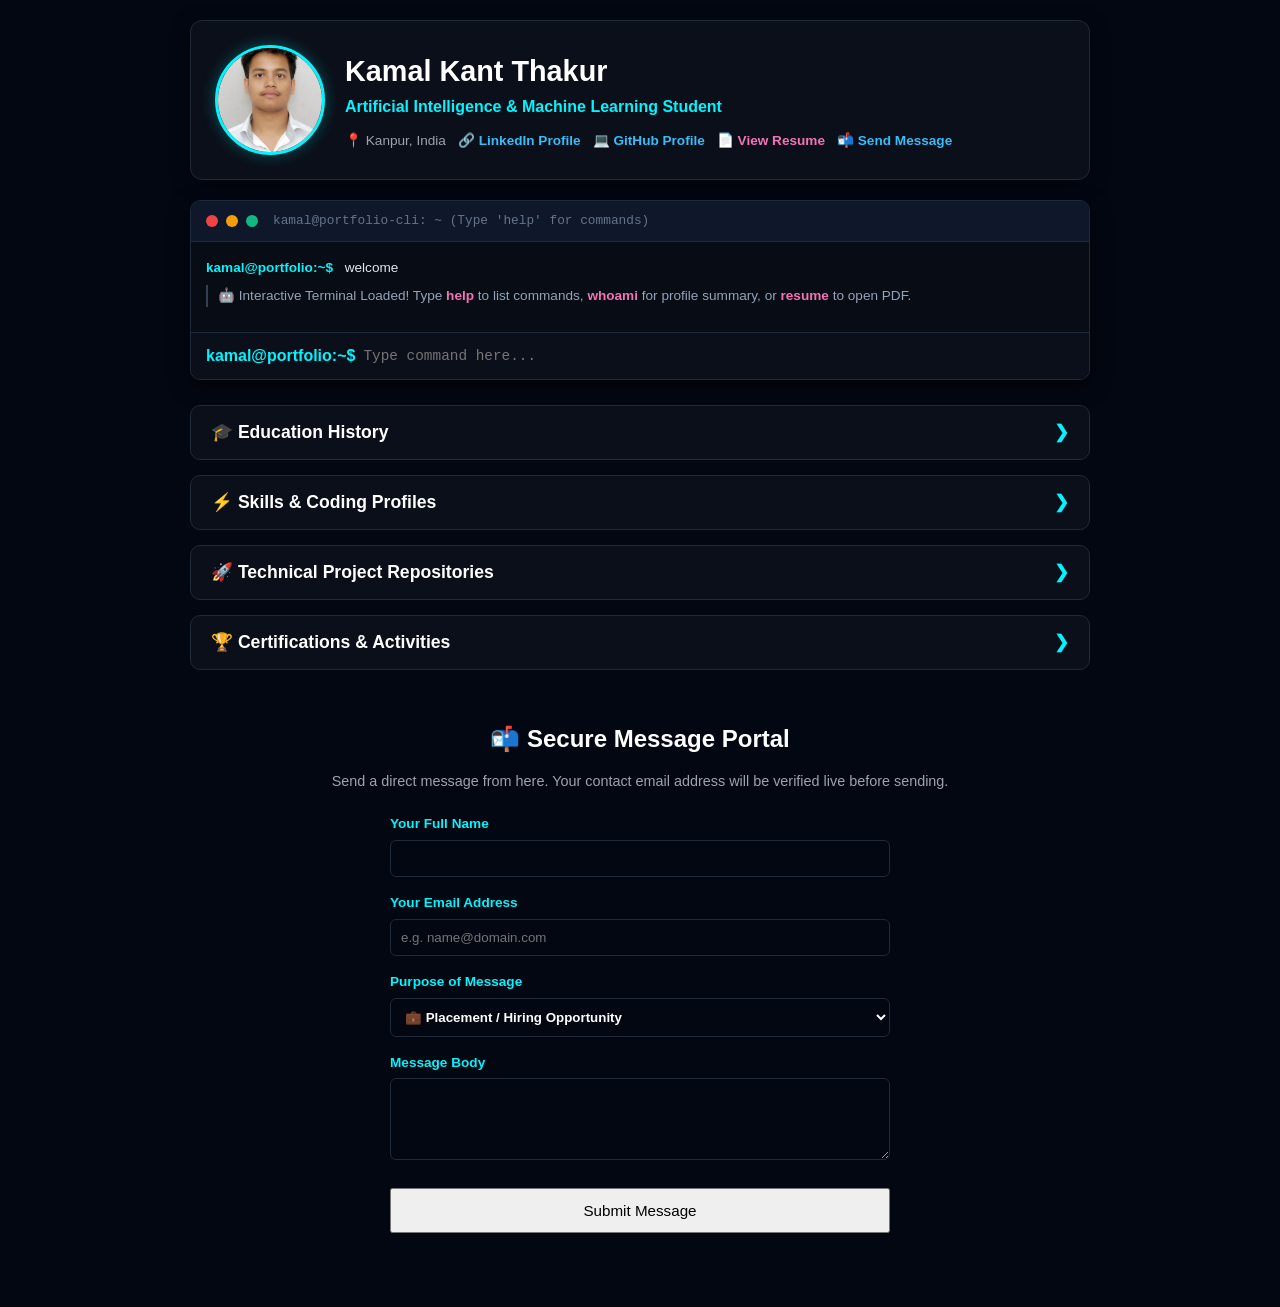
==== commit 6533c221: "Add files via upload" ====
--- a/index.html
+++ b/index.html
@@ -3,9 +3,9 @@
 <head>
     <meta charset="UTF-8">
     <meta name="viewport" content="width=device-width, initial-scale=1.0">
-    <title>Kamal Kant Thakur | Interactive Portfolio</title>
+    <title>Kamal Kant Thakur | AI & ML Engineer Portfolio</title>
     
-    <meta http-equiv="Content-Security-Policy" content="default-src 'self'; script-src 'self' 'unsafe-inline'; style-src 'self' 'unsafe-inline'; img-src 'self' data: https:; frame-src 'self';">
+    <meta http-equiv="Content-Security-Policy" content="default-src 'self' 'unsafe-inline' https: data:; script-src 'self' 'unsafe-inline'; style-src 'self' 'unsafe-inline'; img-src 'self' data: https:; frame-src 'self' https:;">
     <meta name="referrer" content="strict-origin-when-cross-origin">
     <meta http-equiv="X-Content-Type-Options" content="nosniff">
 
@@ -16,7 +16,7 @@
 
     <div class="container">
         <header>
-            <img src="passport pic.jpg" alt="Kamal Kant Thakur Profile Picture" class="profile-pic">
+            <img src="passport pic.jpg" alt="Kamal Kant Thakur Profile Picture" class="profile-pic" onerror="this.src='https://images.unsplash.com/photo-1534528741775-53994a69daeb?w=400&q=80'">
             
             <div class="profile-info">
                 <h1 class="profile-title">Kamal Kant Thakur</h1>
@@ -25,10 +25,32 @@
                     <span>📍 Kanpur, India</span>
                     <span>🔗 <a href="https://www.linkedin.com/in/kamal-kant-thakur-25b47b296?utm_source=share_via&utm_content=profile&utm_medium=member_android" target="_blank" rel="noopener noreferrer">LinkedIn Profile</a></span>
                     <span>💻 <a href="https://github.com/kamalkant2303" target="_blank" rel="noopener noreferrer">GitHub Profile</a></span>
+                    <span>📄 <button onclick="openResumeModal()" class="resume-btn-link">View Resume</button></span>
                     <span>📬 <a href="contact.html">Send Message</a></span>
                 </div>
             </div>
         </header>
+
+        <section class="terminal-section">
+            <div class="terminal-header">
+                <div class="terminal-buttons">
+                    <span class="btn-dot close"></span>
+                    <span class="btn-dot minimize"></span>
+                    <span class="btn-dot maximize"></span>
+                </div>
+                <div class="terminal-title">kamal@portfolio-cli: ~ (Type 'help' for commands)</div>
+            </div>
+            <div class="terminal-body" id="terminal-body">
+                <div class="terminal-line"><span class="cmd-prompt">kamal@portfolio:~$</span> welcome</div>
+                <div class="terminal-response">
+                    🤖 Interactive Terminal Loaded! Type <span class="highlight">help</span> to list commands, <span class="highlight">whoami</span> for profile summary, or <span class="highlight">resume</span> to open PDF.
+                </div>
+            </div>
+            <div class="terminal-input-row">
+                <span class="cmd-prompt">kamal@portfolio:~$</span>
+                <input type="text" id="terminal-input" placeholder="Type command here..." autocomplete="off" spellcheck="false">
+            </div>
+        </section>
 
         <main class="main-content">
             
@@ -167,10 +189,20 @@
                 </button>
                 <div class="panel">
                     <div class="panel-inner">
-                        <div class="skill-group">
-                            <h4>Competitive Programming Matrices</h4>
+                        
+                        <div class="skill-group">
+                            <h4>Competitive Programming Profiles</h4>
                             <a href="https://leetcode.com/kkxthakur" target="_blank" rel="noopener noreferrer" class="profile-badge-link">🚀 LeetCode Profile (kkxthakur)</a>
                         </div>
+
+                        <div class="skill-group" style="margin-top: 15px;">
+                            <h4>Live Activity Metrics</h4>
+                            <div class="stats-badge-flex">
+                                <img src="https://leetcode-stats-api.herokuapp.com/kkxthakur" alt="LeetCode Live Stats for kkxthakur" class="stats-card-img" onerror="this.style.display='none'">
+                                <img src="https://github-readme-stats.vercel.app/api?username=kamalkant2303&show_icons=true&theme=dark&hide_border=true" alt="GitHub Live Stats for kamalkant2303" class="stats-card-img" onerror="this.style.display='none'">
+                            </div>
+                        </div>
+
                         <div class="skill-group">
                             <h4>Core Skills & Data Alignment</h4>
                             <span class="badge">RDBMS</span>
@@ -263,7 +295,7 @@
     <div id="certModal" class="modal">
         <div class="modal-content">
             <span class="close-modal" onclick="closeCertModal()">&times;</span>
-            <h3 id="modalTitle" style="color: #00f5ff; margin-bottom: 5px;">Certificate Document Viewer</h3>
+            <h3 id="modalTitle" style="color: #00f5ff; margin-bottom: 10px;">Document Viewer</h3>
             <div class="cert-display-box" id="modalBody"></div>
         </div>
     </div>
--- a/style.css
+++ b/style.css
@@ -1,448 +1,516 @@
-/* Base Themes and Reset */
+/* ====================================================================
+   GLOBAL DARK-TECH PALETTE & STYLES
+   ==================================================================== */
 * {
     box-sizing: border-box;
     margin: 0;
     padding: 0;
-}
+    font-family: -apple-system, BlinkMacSystemFont, "Segoe UI", Roboto, Helvetica, Arial, sans-serif;
+}
+
 body {
-    font-family: 'Segoe UI', Roboto, Helvetica, Arial, sans-serif;
     background-color: #030712;
     color: #f3f4f6;
     line-height: 1.6;
-    padding-bottom: 60px;
+    padding: 20px 10px;
 }
 
 .container {
-    width: 90%;
     max-width: 900px;
     margin: 0 auto;
-    padding: 20px;
-}
-
+}
+
+/* --------------------------------------------------------------------
+   HEADER & PROFILE STYLES
+   -------------------------------------------------------------------- */
 header {
-    text-align: center;
-    padding: 45px 20px;
-    border: 1px solid #1f2937;
-    background-color: #0b0f19;
+    display: flex;
+    align-items: center;
+    gap: 20px;
+    background-color: #0b0f19;
+    border: 1px solid #1f2937;
+    padding: 24px;
     border-radius: 12px;
-    margin-bottom: 35px;
+    margin-bottom: 20px;
     box-shadow: 0 4px 20px rgba(0, 0, 0, 0.4);
 }
 
 .profile-pic {
-    width: 140px;
-    height: 140px;
+    width: 110px;
+    height: 110px;
     border-radius: 50%;
     object-fit: cover;
-    border: 2px solid #00f5ff;
+    border: 3px solid #00f5ff;
     box-shadow: 0 0 15px rgba(0, 245, 255, 0.3);
-    margin-bottom: 20px;
-    transition: transform 0.3s ease, border-color 0.3s ease, box-shadow 0.3s ease;
-}
-.profile-pic:hover {
-    transform: scale(1.05);
-    border-color: #ff007f;
-    box-shadow: 0 0 20px rgba(255, 0, 127, 0.5);
 }
 
 .profile-info {
-    text-align: center;
-    margin-bottom: 10px;
-}
+    flex: 1;
+}
+
 .profile-title {
-    font-size: 2.6rem;
+    font-size: 1.8rem;
     color: #ffffff;
     font-weight: 800;
-    margin-bottom: 5px;
-    letter-spacing: -0.5px;
-}
+}
+
 .profile-subtitle {
-    font-size: 1.15rem;
-    color: #00f5ff;
-    font-weight: 700;
-    text-transform: uppercase;
-    letter-spacing: 1px;
-}
+    color: #00f5ff;
+    font-size: 1rem;
+    margin-bottom: 10px;
+    font-weight: 600;
+}
+
 .profile-meta {
+    display: flex;
+    flex-wrap: wrap;
+    gap: 12px;
+    font-size: 0.85rem;
+    color: #9ca3af;
+}
+
+.profile-meta a {
+    color: #38bdf8;
+    text-decoration: none;
+    font-weight: 600;
+}
+
+.profile-meta a:hover {
+    text-decoration: underline;
+}
+
+.resume-btn-link {
+    background: none;
+    border: none;
+    color: #f472b6;
+    font-weight: 700;
+    cursor: pointer;
+    font-size: 0.85rem;
+    padding: 0;
+}
+
+.resume-btn-link:hover {
+    text-decoration: underline;
+}
+
+/* --------------------------------------------------------------------
+   FEATURE #1: TERMINAL CLI STYLES
+   -------------------------------------------------------------------- */
+.terminal-section {
+    background-color: #080c14;
+    border: 1px solid #1e293b;
+    border-radius: 10px;
+    margin-bottom: 25px;
+    overflow: hidden;
+    box-shadow: 0 6px 20px rgba(0, 0, 0, 0.6);
+}
+
+.terminal-header {
+    background-color: #0f172a;
+    padding: 10px 15px;
+    display: flex;
+    align-items: center;
+    border-bottom: 1px solid #1e293b;
+}
+
+.terminal-buttons {
+    display: flex;
+    gap: 8px;
+}
+
+.btn-dot {
+    width: 12px;
+    height: 12px;
+    border-radius: 50%;
+}
+
+.btn-dot.close { background-color: #ef4444; }
+.btn-dot.minimize { background-color: #f59e0b; }
+.btn-dot.maximize { background-color: #10b981; }
+
+.terminal-title {
+    margin-left: 15px;
+    font-family: "Courier New", Courier, monospace;
+    font-size: 0.8rem;
+    color: #64748b;
+}
+
+.terminal-body {
+    padding: 15px;
+    font-family: "Courier New", Courier, monospace;
+    font-size: 0.85rem;
+    max-height: 180px;
+    overflow-y: auto;
+    color: #38bdf8;
+}
+
+.terminal-line {
+    margin-bottom: 6px;
+    color: #e2e8f0;
+}
+
+.cmd-prompt {
+    color: #00f5ff;
+    font-weight: bold;
+    margin-right: 8px;
+}
+
+.terminal-response {
+    margin-bottom: 10px;
+    color: #94a3b8;
+    padding-left: 10px;
+    border-left: 2px solid #334155;
+}
+
+.terminal-response .highlight {
+    color: #f472b6;
+    font-weight: bold;
+}
+
+.terminal-input-row {
+    display: flex;
+    align-items: center;
+    padding: 10px 15px;
+    background-color: #0b0f19;
+    border-top: 1px solid #1e293b;
+}
+
+#terminal-input {
+    background: transparent;
+    border: none;
+    color: #00f5ff;
+    font-family: "Courier New", Courier, monospace;
+    font-size: 0.9rem;
+    width: 100%;
+    outline: none;
+}
+
+/* --------------------------------------------------------------------
+   ACCORDION & THUMBNAIL STYLES
+   -------------------------------------------------------------------- */
+.resume-section {
+    margin-bottom: 15px;
+}
+
+.thumbnail-btn {
+    width: 100%;
+    background-color: #0b0f19;
+    border: 1px solid #1f2937;
+    color: #ffffff;
+    padding: 16px 20px;
+    font-size: 1.1rem;
+    font-weight: 700;
+    display: flex;
+    justify-content: space-between;
+    align-items: center;
+    border-radius: 10px;
+    cursor: pointer;
+    transition: all 0.3s ease;
+}
+
+.thumbnail-btn:hover {
+    border-color: #00f5ff;
+    background-color: #111827;
+}
+
+.chevron {
+    transition: transform 0.3s ease;
+    color: #00f5ff;
+}
+
+.thumbnail-btn.active .chevron {
+    transform: rotate(90deg);
+}
+
+.panel {
+    max-height: 0;
+    overflow: hidden;
+    transition: max-height 0.4s ease-out;
+    background-color: #030712;
+}
+
+.panel-inner {
+    padding: 20px 5px;
+}
+
+/* --------------------------------------------------------------------
+   EDUCATION TABS & INSTITUTION CARDS
+   -------------------------------------------------------------------- */
+.edu-nav-container {
+    display: flex;
+    gap: 10px;
+    margin-bottom: 15px;
+}
+
+.edu-nav-tab {
+    flex: 1;
+    text-align: center;
+    padding: 10px;
+    background-color: #0b0f19;
+    border: 1px solid #1f2937;
+    border-radius: 8px;
+    cursor: pointer;
+    font-weight: 700;
     font-size: 0.9rem;
     color: #9ca3af;
-    display: flex;
-    gap: 20px;
-    justify-content: center;
-    flex-wrap: wrap;
-    margin-top: 12px;
-}
-.profile-meta a {
-    color: #00f5ff;
-    text-decoration: none;
-    font-weight: 700;
-    transition: color 0.2s;
-}
-.profile-meta a:hover {
-    color: #ff007f;
-    text-decoration: underline;
-}
-
-.main-content {
-    margin-top: 20px;
-}
-
-.resume-section {
-    margin-bottom: 20px;
-    border-radius: 12px;
-    overflow: hidden;
-    box-shadow: 0 4px 15px rgba(0, 0, 0, 0.5);
-    border: 1px solid #1f2937;
-    transition: transform 0.2s ease, border-color 0.2s ease;
-}
-.resume-section:hover {
-    transform: translateY(-2px);
-    border-color: #374151;
-}
-
-.thumbnail-btn {
-    width: 100%;
-    padding: 22px 28px;
-    text-align: left;
-    border: none;
-    outline: none;
-    font-size: 1.3rem;
-    font-weight: 800;
-    cursor: pointer;
-    display: flex;
-    justify-content: space-between;
-    align-items: center;
-    transition: background-color 0.2s ease, filter 0.2s;
-}
-
-#sec-edu .thumbnail-btn { background-color: #1e1b4b; color: #38bdf8; border-bottom: 2px solid #0284c7; } 
-#sec-skills .thumbnail-btn { background-color: #064e3b; color: #34d399; border-bottom: 2px solid #059669; } 
-#sec-projects .thumbnail-btn { background-color: #431407; color: #fb923c; border-bottom: 2px solid #ea580c; } 
-#sec-cert-extra .thumbnail-btn { background-color: #4c0519; color: #f472b6; border-bottom: 2px solid #db2777; } 
-
-.thumbnail-btn:hover {
-    filter: brightness(1.2);
-}
-
-.chevron {
-    font-size: 1.2rem;
-    transition: transform 0.3s ease;
-    font-weight: 900;
-}
-.active .chevron {
-    transform: rotate(90deg);
-}
-
-.panel {
-    background-color: #0b0f19;
-    max-height: 0;
-    overflow: hidden;
-    transition: max-height 0.3s ease-out, padding 0.3s ease;
-    padding: 0 28px;
-}
-.panel-inner {
-    padding: 24px 0;
-    color: #d1d5db;
-}
-
-.edu-nav-container {
-    display: flex;
-    gap: 12px;
-    margin-bottom: 24px;
-    border-bottom: 1px solid #1f2937;
-    padding-bottom: 12px;
-}
-.edu-nav-tab {
-    flex: 1;
-    padding: 12px;
-    text-align: center;
+}
+
+.edu-nav-tab.active-tab {
+    border-color: #00f5ff;
+    color: #00f5ff;
     background-color: #111827;
-    border: 1px solid #1f2937;
-    border-radius: 8px;
-    font-weight: 700;
-    color: #9ca3af;
-    cursor: pointer;
-    transition: all 0.2s ease;
-}
-.edu-nav-tab:hover {
-    background-color: #1f2937;
-    color: #ffffff;
-}
-.edu-nav-tab.active-tab {
-    background-color: #1e293b;
-    color: #00f5ff;
-    border-color: #00f5ff;
-    text-shadow: 0 0 5px rgba(0, 245, 255, 0.3);
 }
 
 .edu-tab-content {
     display: none;
-    animation: fadeInTab 0.3s ease-out;
-}
+}
+
 .edu-tab-content.active-content {
     display: block;
 }
-@keyframes fadeInTab {
-    from { opacity: 0; transform: translateY(4px); }
-    to { opacity: 1; transform: translateY(0); }
+
+.edu-item {
+    background-color: #0b0f19;
+    border: 1px solid #1f2937;
+    padding: 16px;
+    border-radius: 10px;
+    margin-bottom: 15px;
+}
+
+.item-header {
+    display: flex;
+    justify-content: space-between;
+    font-weight: 700;
+    color: #ffffff;
 }
 
 .clickable-name {
     color: #00f5ff;
     cursor: pointer;
-    text-decoration: underline dotted #00f5ff;
-    transition: color 0.2s ease;
-}
+}
+
 .clickable-name:hover {
-    color: #ff007f;
-    text-decoration: underline dotted #ff007f;
+    text-decoration: underline;
+}
+
+.item-sub {
+    color: #9ca3af;
+    font-size: 0.85rem;
+    margin-top: 4px;
 }
 
 .institution-card {
     display: none;
+    margin-top: 12px;
     background-color: #030712;
     border: 1px solid #1f2937;
+    padding: 14px;
     border-radius: 8px;
-    padding: 16px;
-    margin-top: 12px;
-    margin-bottom: 16px;
-    animation: fadeInTab 0.25s ease;
-}
+}
+
 .institution-flex {
     display: flex;
-    gap: 16px;
-    flex-wrap: wrap;
-}
+    gap: 15px;
+    align-items: center;
+}
+
 .institution-img {
-    width: 120px;
-    height: 120px;
+    width: 90px;
+    height: 90px;
+    border-radius: 8px;
     object-fit: cover;
-    border-radius: 6px;
-    border: 1px solid #374151;
-    background-color: #111827;
-}
-.institution-info {
-    flex: 1;
-    min-width: 200px;
-    font-size: 0.9rem;
-    color: #9ca3af;
-}
+    border: 1px solid #00f5ff;
+}
+
 .institution-info h4 {
     color: #ffffff;
+    margin-bottom: 5px;
+    font-size: 0.95rem;
+}
+
+.institution-info p {
+    font-size: 0.8rem;
+    color: #9ca3af;
+}
+
+/* --------------------------------------------------------------------
+   MARKS TABLES & TOGGLES
+   -------------------------------------------------------------------- */
+.toggle-marks-btn {
+    background-color: #111827;
+    border: 1px solid #1f2937;
+    color: #38bdf8;
+    padding: 8px 12px;
+    border-radius: 6px;
+    cursor: pointer;
+    font-size: 0.8rem;
+    font-weight: 700;
+}
+
+.toggle-marks-btn:hover {
+    border-color: #38bdf8;
+}
+
+.marks-container {
+    display: none;
+    margin-top: 12px;
+}
+
+.marks-table {
+    width: 100%;
+    border-collapse: collapse;
+    font-size: 0.85rem;
+}
+
+.marks-table th, .marks-table td {
+    border: 1px solid #1f2937;
+    padding: 8px;
+    text-align: left;
+}
+
+.marks-table th {
+    background-color: #111827;
+    color: #00f5ff;
+}
+
+/* --------------------------------------------------------------------
+   SKILLS & LIVE STATS BADGES (FEATURE #2)
+   -------------------------------------------------------------------- */
+.skill-group {
+    margin-bottom: 20px;
+}
+
+.skill-group h4 {
+    color: #00f5ff;
+    font-size: 0.9rem;
+    margin-bottom: 8px;
+}
+
+.badge {
+    display: inline-block;
+    background-color: #0b0f19;
+    border: 1px solid #00f5ff;
+    color: #ffffff;
+    padding: 5px 10px;
+    border-radius: 6px;
+    font-size: 0.8rem;
+    font-weight: 600;
+    margin-right: 6px;
     margin-bottom: 6px;
+}
+
+.profile-badge-link {
+    display: inline-block;
+    background-color: #0b0f19;
+    border: 1px solid #38bdf8;
+    color: #38bdf8;
+    padding: 8px 14px;
+    border-radius: 6px;
+    text-decoration: none;
+    font-weight: 700;
+    font-size: 0.85rem;
+}
+
+.stats-badge-flex {
+    display: flex;
+    gap: 15px;
+    flex-wrap: wrap;
+    margin-top: 10px;
+}
+
+.stats-card-img {
+    max-width: 100%;
+    height: auto;
+    border-radius: 8px;
+    border: 1px solid #1f2937;
+}
+
+/* --------------------------------------------------------------------
+   PROJECT ITEMS
+   -------------------------------------------------------------------- */
+.project-item {
+    background-color: #0b0f19;
+    border: 1px solid #1f2937;
+    padding: 16px;
+    border-radius: 10px;
+    margin-bottom: 12px;
+}
+
+.project-item .item-header {
+    color: #00f5ff;
     font-size: 1.05rem;
 }
 
-.edu-item, .project-item {
-    margin-bottom: 25px;
-    border-bottom: 1px dashed #1f2937;
-    padding-bottom: 20px;
-}
-.edu-item:last-child, .project-item:last-child {
-    border-bottom: none;
-    padding-bottom: 0;
-    margin-bottom: 0;
-}
-
-.item-header {
-    display: flex;
-    justify-content: space-between;
-    font-weight: 700;
-    color: #ffffff;
-    flex-wrap: wrap;
-    margin-bottom: 4px;
-    align-items: center;
-}
-.item-sub {
-    color: #38bdf8;
-    font-size: 0.9rem;
-    font-style: italic;
-    margin-bottom: 12px;
-}
-
-.toggle-marks-btn {
+.project-item p {
+    font-size: 0.85rem;
+    color: #9ca3af;
+    margin-top: 6px;
+}
+
+/* --------------------------------------------------------------------
+   CERTIFICATE MODAL & PDF VIEWER
+   -------------------------------------------------------------------- */
+.inline-view-btn {
     background-color: #111827;
     border: 1px solid #38bdf8;
     color: #38bdf8;
-    padding: 6px 14px;
-    font-size: 0.8rem;
-    font-weight: 700;
-    border-radius: 6px;
-    cursor: pointer;
-    transition: all 0.2s ease;
-    display: inline-flex;
-    align-items: center;
-    gap: 4px;
-}
-.toggle-marks-btn:hover {
-    background-color: #38bdf8;
-    color: #030712;
-    box-shadow: 0 0 10px rgba(56, 189, 248, 0.4);
-}
-
-.marks-container {
-    max-height: 0;
-    overflow: hidden;
-    transition: max-height 0.3s ease-out;
-}
-
-.marks-table {
-    width: 100%;
-    border-collapse: collapse;
-    margin-top: 12px;
-    margin-bottom: 10px;
-    font-size: 0.9rem;
-    background-color: #030712;
-}
-.marks-table th, .marks-table td {
-    border: 1px solid #1f2937;
-    padding: 8px 12px;
-    text-align: left;
-}
-.marks-table th {
-    background-color: #111827;
-    color: #00f5ff;
-    font-weight: 700;
-}
-.marks-table tr:hover {
-    background-color: #111827;
-}
-
-.skill-group {
-    margin-bottom: 18px;
-}
-.skill-group h4 {
-    color: #ffffff;
-    margin-bottom: 8px;
-    font-size: 1.05rem;
-}
-.badge {
-    display: inline-block;
-    background-color: #111827;
-    color: #34d399;
-    padding: 4px 12px;
-    border-radius: 6px;
-    font-size: 0.85rem;
-    margin-right: 6px;
-    margin-bottom: 8px;
-    border: 1px solid #064e3b;
-    font-weight: 600;
-}
-
-.profile-badge-link {
-    display: inline-flex;
-    align-items: center;
-    background-color: #111827;
-    border: 1px solid #34d399;
-    color: #34d399;
-    padding: 6px 14px;
-    border-radius: 6px;
-    font-size: 0.85rem;
-    font-weight: 700;
-    text-decoration: none;
-    margin-right: 8px;
-    margin-bottom: 8px;
-    transition: all 0.2s ease;
-}
-.profile-badge-link:hover {
-    background-color: #34d399;
-    color: #030712;
-    box-shadow: 0 0 10px rgba(52, 211, 153, 0.4);
-}
-
-.inline-view-btn {
-    background-color: #111827;
-    border: 1px solid #f472b6;
-    color: #f472b6;
-    padding: 4px 12px;
-    font-size: 0.8rem;
-    font-weight: 700;
-    border-radius: 6px;
-    cursor: pointer;
-    margin-left: 8px;
-    transition: all 0.2s ease;
-}
-.inline-view-btn:hover {
-    background-color: #f472b6;
-    color: #030712;
-    box-shadow: 0 0 10px rgba(244, 114, 182, 0.4);
+    padding: 4px 8px;
+    border-radius: 4px;
+    cursor: pointer;
+    font-size: 0.75rem;
+    font-weight: 700;
+    margin-left: 6px;
 }
 
 .modal {
-    display: none; 
-    position: fixed; 
-    z-index: 1000; 
+    display: none;
+    position: fixed;
+    z-index: 1000;
     left: 0;
     top: 0;
-    width: 100%; 
-    height: 100%; 
-    overflow: auto; 
-    background-color: rgba(3, 7, 18, 0.85);
-    backdrop-filter: blur(4px);
-    align-items: center;
-    justify-content: center;
-}
+    width: 100%;
+    height: 100%;
+    background-color: rgba(0, 0, 0, 0.85);
+}
+
 .modal-content {
     background-color: #0b0f19;
-    margin: auto;
-    padding: 30px;
+    border: 1px solid #1f2937;
+    margin: 5% auto;
+    padding: 20px;
+    width: 90%;
+    max-width: 750px;
     border-radius: 12px;
-    width: 90%;
-    max-width: 550px;
-    box-shadow: 0 10px 25px rgba(0, 0, 0, 0.5);
     position: relative;
-    border: 1px solid #1f2937;
-    animation: modalFadeIn 0.2s ease-out;
-}
-@keyframes modalFadeIn {
-    from { opacity: 0; transform: translateY(-10px); }
-    to { opacity: 1; transform: translateY(0); }
-}
+}
+
 .close-modal {
-    color: #9ca3af;
     position: absolute;
-    top: 15px;
-    right: 20px;
+    right: 15px;
+    top: 10px;
+    color: #f472b6;
     font-size: 28px;
     font-weight: bold;
     cursor: pointer;
-    transition: color 0.2s;
-}
-.close-modal:hover {
-    color: #ffffff;
-}
+}
+
 .cert-display-box {
-    border: 1px dashed #1f2937;
-    background-color: #030712;
-    padding: 25px;
-    border-radius: 8px;
-    text-align: center;
     margin-top: 15px;
-}
-
-.contact-box {
-    background-color: #0b0f19;
-    border: 1px solid #ff007f;
-    border-radius: 12px;
-    padding: 35px 20px;
-    margin-top: 20px;
-    box-shadow: 0 4px 20px rgba(255, 0, 127, 0.15);
-}
-.contact-btn {
-    display: inline-block;
-    background-color: #ff007f;
-    color: white;
-    text-decoration: none;
-    padding: 12px 30px;
-    border-radius: 8px;
-    font-weight: 700;
-    margin-top: 15px;
-    box-shadow: 0 4px 12px rgba(255, 0, 127, 0.3);
-    transition: background-color 0.2s, transform 0.2s;
-    border: none;
-}
-.contact-btn:hover {
-    background-color: #db2777;
-    transform: translateY(-1px);
-    box-shadow: 0 4px 15px rgba(255, 0, 127, 0.5);
+    color: #d1d5db;
+    font-size: 0.9rem;
+}
+
+/* Responsive adjustments */
+@media (max-width: 600px) {
+    header {
+        flex-direction: column;
+        text-align: center;
+    }
+    .profile-meta {
+        justify-content: center;
+    }
+    .institution-flex {
+        flex-direction: column;
+        text-align: center;
+    }
 }
